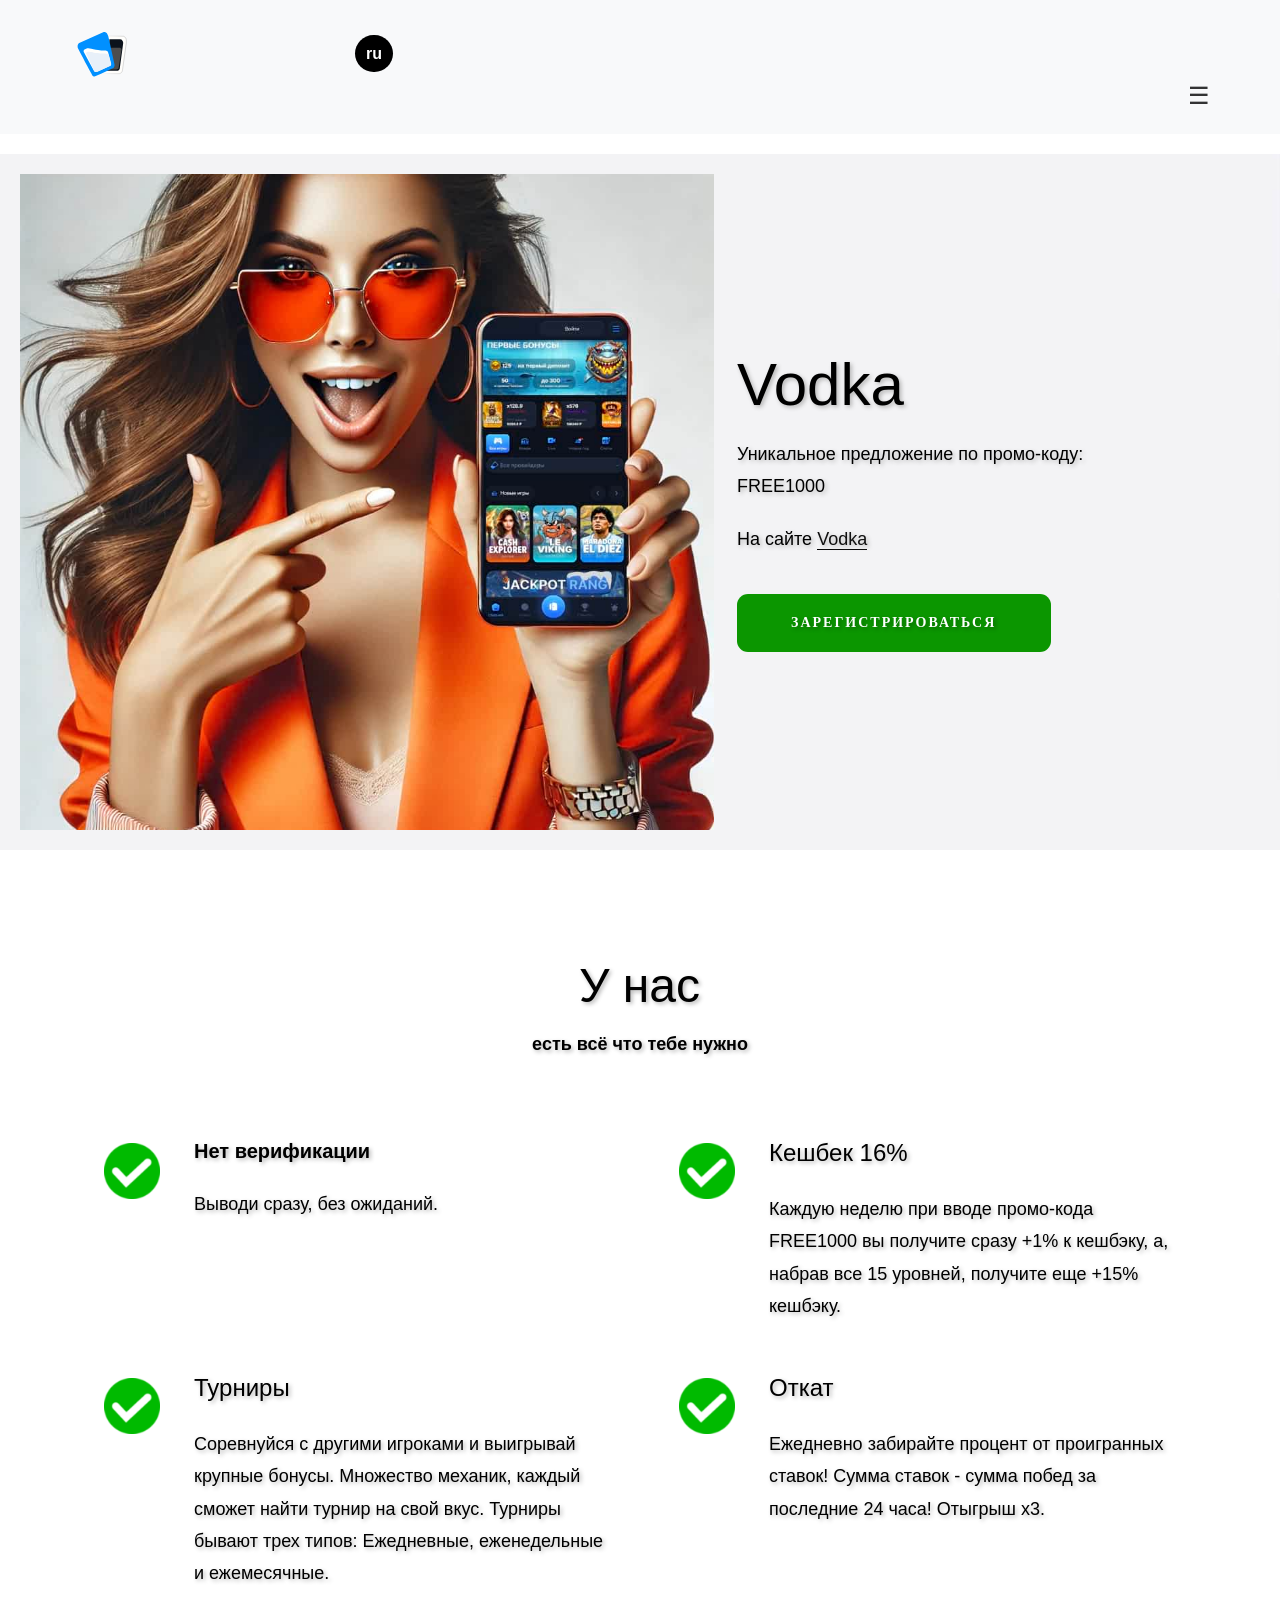
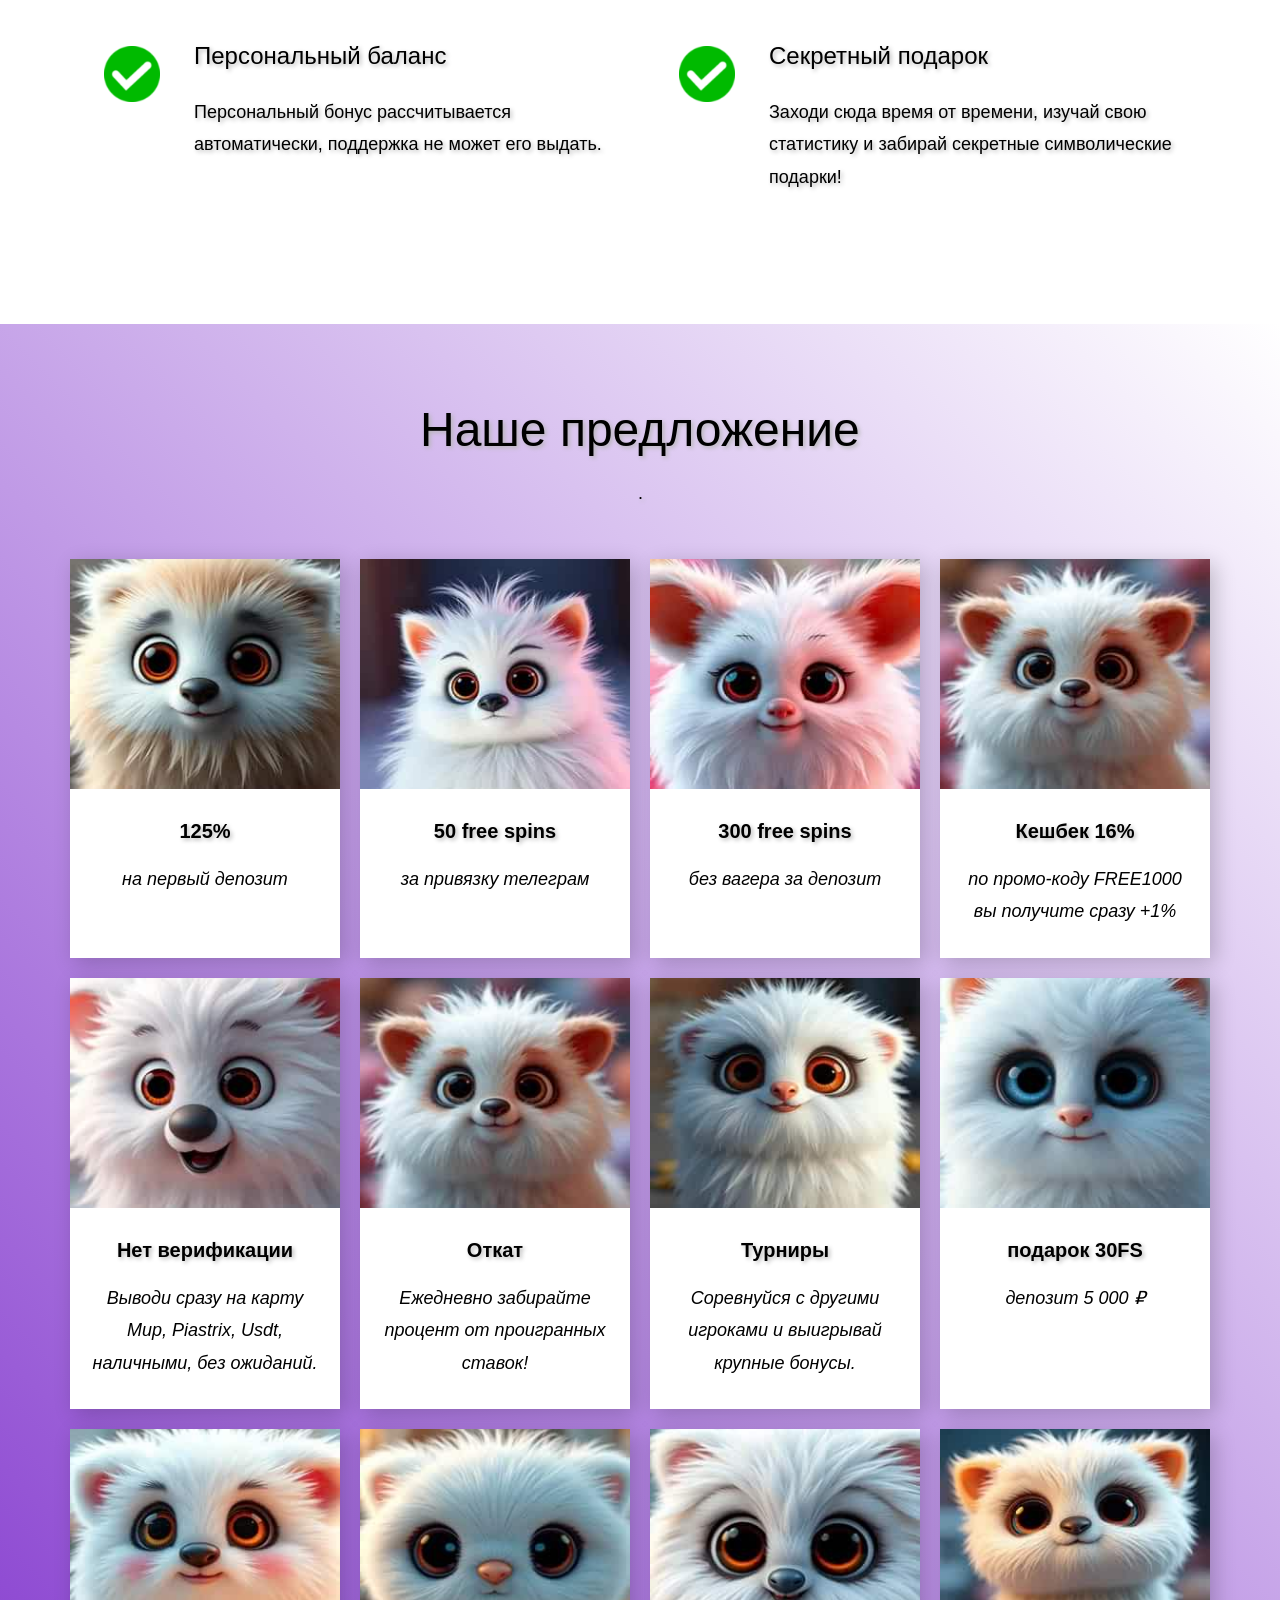
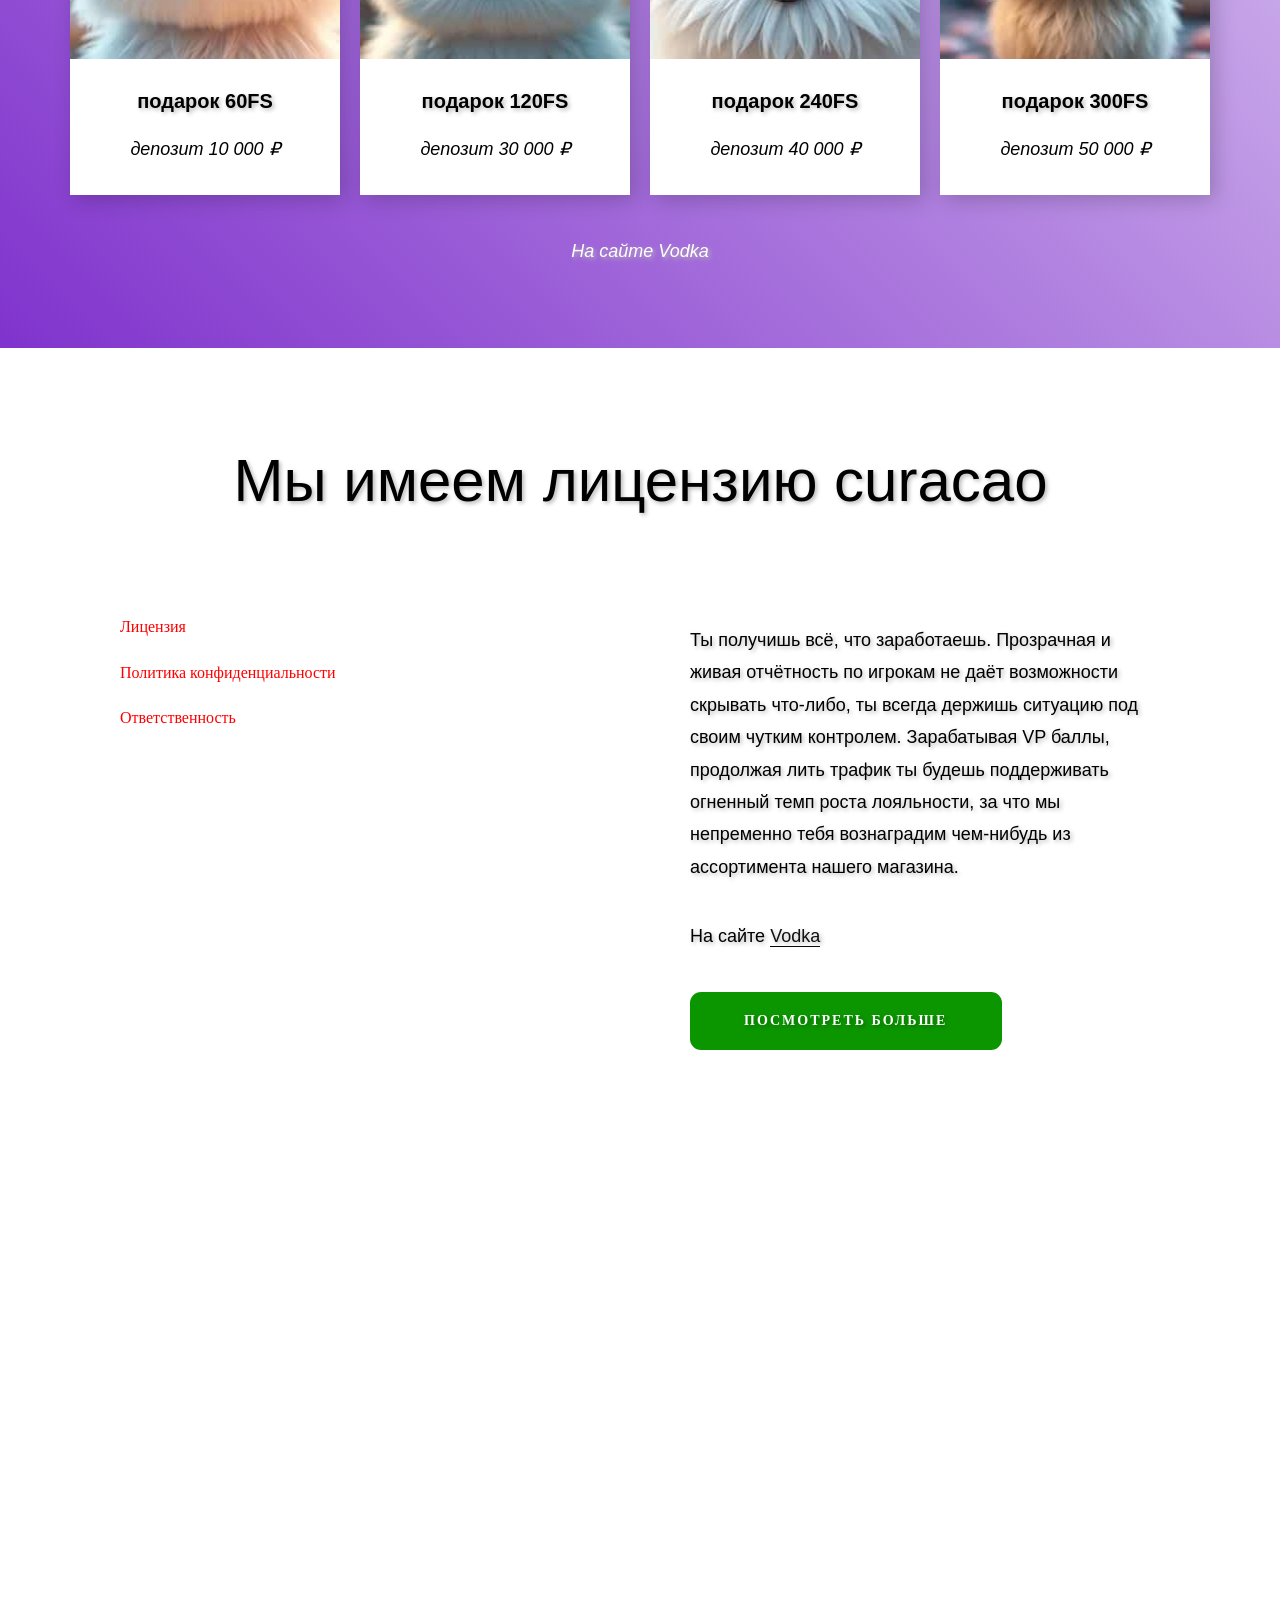
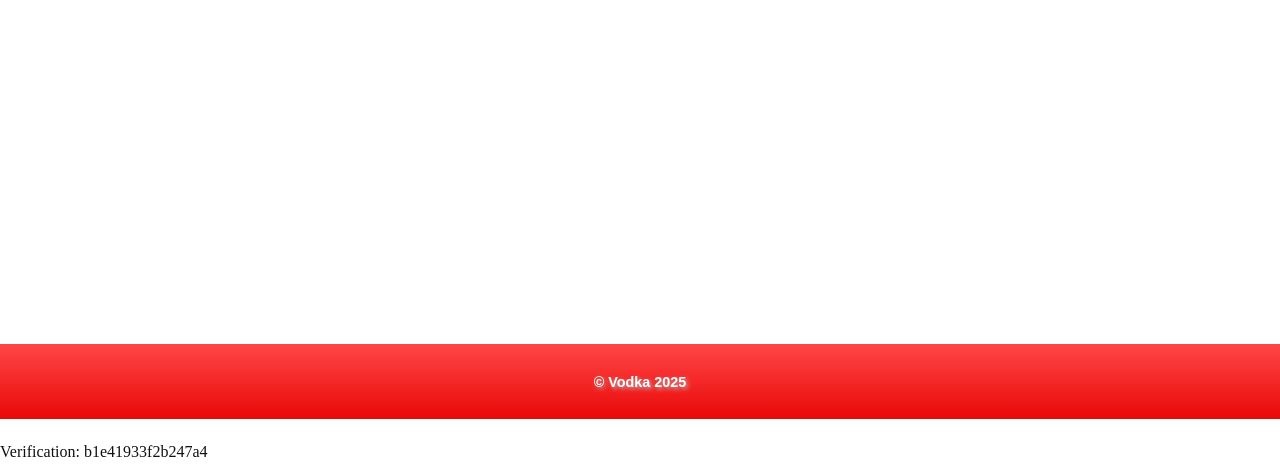
==== index.html @ 696c80fc "Update index.html" ====
<!DOCTYPE html><html lang="ru-RU" class="u-responsive-xs"><head><meta name="viewport" content="width=device-width, initial-scale=1.0"><meta http-equiv="Content-Type" content="text/html; charset=UTF-8"><style>img:is([sizes="auto" i], [sizes^="auto," i]){ contain-intrinsic-size: 3000px 1500px} @media screen and (max-width: 768px){ .iframe{ height: 200px;}} </style><meta name="mobile-web-app-capable" content="yes"><link rel="preload" as="image" href="images/c461c07a441a5d220e8feb1a/b647818fa6715b5f81bd0768/-min3.jpg" type="image/jpeg"><link rel="stylesheet" href="cashe/nicepage.css" media="screen"><link rel="stylesheet" href="cashe/nicepage-site.css" media="screen"><link rel="stylesheet" href="cashe/kaz-vodka.css" media="screen"><script class="u-script" type="text/javascript" src="assets/jquery-3.5.1.min.js" defer></script><meta name='robots' content='index, follow, max-image-preview:large, max-snippet:-1, max-video-preview:-1'><link rel="canonical" href="https://vodka-kaz.ru/index.html"><meta name="keywords" content="казино-водка,водка-казино,casino-vodka,vodka-casino,vodkabet,казиноводка,водкаказино,casinovodka,vodkacasino,vodkabet,license,vodka,лицензия,зеркало,R это знак качества"><meta name="description" content="Водка Казино ➫ Ваш Бонус ➬ 300fs REGᴺᵒᵂ ➯ Telegram АкТиВаЦиЯ ➩ 50fs сегодня"><title>⌚ ➥ VODKA CASINO ➯ За TeLeGrAm ➩ 50fs today осталось 31 999 активаций ЖМИ</title><meta property="og:locale" content="ru_RU"><meta property="og:type" content="website"><meta property="og:title" content="Vodka - cайт который ты ищешь - Водка официальный сайт - Зеркало - Парнерка"><meta property="og:description" content="Детальный обзор официального сайта Vodka bet и вход по актуальному и рабочему зеркалу Vodka."><meta property="og:url" content="https://vodka-kaz.ru/"><meta property="og:site_name" content="Vodka casino"><meta property="article:modified_time" content="2025-03-06T17:30:01+00:00"><meta property="og:image" content="https://vodka-kaz.ru/vodkabet-logo.webp"><meta property="og:image:width" content="512"><meta property="og:image:height" content="512"><meta property="og:image:type" content="image/webp"><meta name="twitter:card" content="summary_large_image"><meta name="referrer" content="origin"><meta name="theme-color" content="#478ac9"><link rel="icon" type="image/x-icon" href="/favicon.ico"><link rel="icon" type="image/svg+xml" href="/favicon.svg"><meta name="google-site-verification" content="AHiKVr2d71MeeHd6Q_UW0Z-AHg0CI9n0gim0fjjaAjI" /><meta property="og:image:width" content="160"><meta property="og:image:height" content="160"></head><body class="u-body u-xl-mode" data-lang="ru"><header class="u-clearfix u-header u-header" id="sec-176e"><div class="u-clearfix u-sheet u-valign-middle u-sheet-1"><a href="#" class="u-image u-logo u-image-1" aria-label="Home"><img src="images/vodka-bet.svg" class="u-logo-image u-logo-image-1" alt="Логотип компании Водка"></a><div class="language-switch"><a href="https://vodka-kaz.ru/en/index.html" class="lang-button">ru</a></div><nav class="u-menu u-menu-hamburger u-offcanvas u-menu-1 u-enable-responsive" data-responsive-from="XL"><div class="menu-collapse" style="font-size: 1rem; letter-spacing: 0px; font-weight: 700; text-transform: uppercase;"><a class="u-button-style u-nav-link" href="https://vodka-kaz.ru" aria-label="Промокод: FREE1000"><span>☰</span></a></div><div class="u-custom-menu u-nav-container"><ul class="u-nav u-spacing-30 u-unstyled u-nav-1"><li class="u-nav-item"><a class="u-button-style u-nav-link" href="#" aria-label="Промокод: FREE1000">Промокод: FREE1000</a></li></ul></div><div class="u-custom-menu u-nav-container-collapse"><div class="u-black u-container-style u-inner-container-layout u-opacity u-opacity-95 u-sidenav"><div class="u-inner-container-layout u-sidenav-overflow"><button class="u-menu-close" aria-label="Закрыть меню"></button><ul class="u-align-center u-nav u-popupmenu-items u-unstyled u-nav-2"><li class="u-nav-item"><a class="u-button-style u-nav-link" href="#">Промокод: FREE1000</a></li></ul></div></div><div class="u-black u-menu-overlay u-opacity u-opacity-70"></div></div><style class="offcanvas-style">.u-offcanvas .u-sidenav{ flex-basis: 250px !important} .u-offcanvas:not(.u-menu-open-right) .u-sidenav{ margin-left: -250px} .u-offcanvas.u-menu-open-right .u-sidenav{ margin-right: -250px} @keyframes menu-shift-left{ from{ left: 0} to{ left: 250px}} @keyframes menu-unshift-left{ from{ left: 250px} to{ left: 0}} @keyframes menu-shift-right{ from{ right: 0} to{ right: 250px}} @keyframes menu-unshift-right{ from{ right: 250px} to{ right: 0}} </style></nav></div></header><section class="u-clearfix u-image u-section-1" id="sec-e73e" data-image-width="1980" data-image-height="1190"><div class="u-clearfix u-layout-wrap u-layout-wrap-1"><div class="u-layout"><div class="u-layout-row"><div class="u-align-left u-container-style u-image u-layout-cell u-size-35-lg u-size-35-xl u-size-60-md u-size-60-sm u-size-60-xs u-image-1 animated customAnimationIn-played" data-image-width="1376" data-image-height="1080" data-animation-name="customAnimationIn" data-animation-duration="1000" style="will-change: transform, opacity; animation-duration: 1000ms;"><div class="u-container-layout u-container-layout-1"></div></div><div class="u-align-left u-container-align-left u-container-style u-layout-cell u-size-25-lg u-size-25-xl u-size-60-md u-size-60-sm u-size-60-xs u-layout-cell-2 animated customAnimationIn-played" data-animation-name="customAnimationIn" data-animation-duration="1000" data-animation-delay="250" style="will-change: transform, opacity; animation-duration: 1000ms;"><div class="u-container-layout u-valign-middle u-container-layout-2"><h2 class="u-align-left u-text u-text-1">Vodka</h2><p class="u-align-left u-text u-text-2">Уникальное предложение по промо-коду: FREE1000</p><p class="u-align-left u-text u-text-3">На сайте <a href="cashe/vodka.html" class="u-active-none u-border-1 u-border-black u-border-no-left u-border-no-right u-border-no-top u-btn u-button-link u-button-style u-hover-none u-none u-text-body-color u-btn-1" target="_blank" aria-label="Ссылка на сайт Vodka">Vodka</a></p><button class="u-active-black u-align-left u-border-none u-btn u-btn-round u-button-style u-hover-black u-palette-3-base u-radius-11 u-btn-2" type="button" onclick="window.location.href='cashe/vodka.html';">Зарегистрироваться </button></div></div></div></div></div></section><section class="u-align-left u-clearfix u-container-align-center u-white u-section-2" id="carousel_196f"><div class="u-clearfix u-sheet u-valign-middle-lg u-valign-middle-md u-valign-middle-sm u-valign-middle-xs u-sheet-1"><h2 class="u-align-center u-text u-text-default u-text-1 animated customAnimationIn-played" data-animation-name="customAnimationIn" data-animation-duration="1500" style="will-change: transform, opacity; animation-duration: 1500ms;">У нас</h2><p class="u-align-center u-text u-text-2 animated customAnimationIn-played" data-animation-name="customAnimationIn" data-animation-duration="1000" style="will-change: transform, opacity; animation-duration: 1000ms;">есть всё что тебе нужно</p><div class="u-expanded-width u-list u-list-1"><div class="u-repeater u-repeater-1"><div class="u-align-left u-container-style u-list-item u-repeater-item u-white u-list-item-1 animated customAnimationIn-played" data-animation-name="customAnimationIn" data-animation-duration="1500" data-animation-delay="500" style="will-change: transform, opacity; animation-duration: 1500ms;"><div class="u-container-layout u-similar-container u-container-layout-1"><span class="u-file-icon u-icon u-icon-circle u-palette-3-base u-icon-1"><img src="images/vodka.png" alt="в зеленом кружке белая галочка" class="scaled-image"></span><h3 class="u-text u-text-3">Нет верификации</h3><p class="u-text u-text-4">Выводи сразу, без ожиданий.</p></div></div><div class="u-align-left u-container-style u-list-item u-repeater-item u-white u-list-item-2 animated customAnimationIn-played" data-animation-name="customAnimationIn" data-animation-duration="1500" data-animation-delay="500" style="will-change: transform, opacity; animation-duration: 1500ms;"><div class="u-container-layout u-similar-container u-container-layout-2"><span class="u-file-icon u-icon u-icon-circle u-palette-3-base u-icon-2"><img src="images/vodka.png" alt="в зеленом кружке белая галочка" class="scaled-image"></span><h3 class="u-text u-text-5">Кешбек 16%</h3><p class="u-text u-text-6">Каждую неделю при вводе промо-кода FREE1000 вы получите сразу +1% к кешбэку, а, набрав все 15 уровней, получите еще +15% кешбэку.</p></div></div><div class="u-align-left u-container-style u-list-item u-repeater-item u-white u-list-item-3 animated customAnimationIn-played" data-animation-name="customAnimationIn" data-animation-duration="1500" data-animation-delay="500" style="will-change: transform, opacity; animation-duration: 1500ms;"><div class="u-container-layout u-similar-container u-container-layout-3"><span class="u-file-icon u-icon u-icon-circle u-palette-3-base u-icon-3"><img src="images/vodka.png" alt="в зеленом кружке белая галочка" class="scaled-image"></span><h3 class="u-text u-text-7">Турниры</h3><p class="u-text u-text-8">Соревнуйся с другими игроками и выигрывай крупные бонусы. Множество механик, каждый сможет найти турнир на свой вкус. Турниры бывают трех типов: Ежедневные, еженедельные и ежемесячные.</p></div></div><div class="u-align-left u-container-style u-list-item u-repeater-item u-white u-list-item-4 animated customAnimationIn-played" data-animation-name="customAnimationIn" data-animation-duration="1500" data-animation-delay="500" style="will-change: transform, opacity; animation-duration: 1500ms;"><div class="u-container-layout u-similar-container u-container-layout-4"><span class="u-file-icon u-icon u-icon-circle u-palette-3-base u-icon-4"><img src="images/vodka.png" alt="в зеленом кружке белая галочка" class="scaled-image"></span><h3 class="u-text u-text-9">Откат</h3><p class="u-text u-text-10">Ежедневно забирайте процент от проигранных ставок! Сумма ставок - сумма побед за последние 24 часа! Отыгрыш x3.</p></div></div><div class="u-align-left u-container-style u-list-item u-repeater-item u-white u-list-item-5 animated customAnimationIn-played" data-animation-name="customAnimationIn" data-animation-duration="1500" data-animation-delay="500" style="will-change: transform, opacity; animation-duration: 1500ms;"><div class="u-container-layout u-similar-container u-container-layout-5"><span class="u-file-icon u-icon u-icon-circle u-palette-3-base u-icon-5"><img src="images/vodka.png" alt="в зеленом кружке белая галочка" class="scaled-image"></span><h3 class="u-text u-text-11">Персональный баланс</h3><p class="u-text u-text-12">Персональный бонус рассчитывается автоматически, поддержка не может его выдать.</p></div></div><div class="u-align-left u-container-style u-list-item u-repeater-item u-white u-list-item-6 animated customAnimationIn-played" data-animation-name="customAnimationIn" data-animation-duration="1500" data-animation-delay="500" style="will-change: transform, opacity; animation-duration: 1500ms;"><div class="u-container-layout u-similar-container u-container-layout-6"><span class="u-file-icon u-icon u-icon-circle u-palette-3-base u-icon-6"><img src="images/vodka.png" alt="в зеленом кружке белая галочка" class="scaled-image"></span><h3 class="u-text u-text-13">Секретный подарок</h3><p class="u-text u-text-14">Заходи сюда время от времени, изучай свою статистику и забирай секретные символические подарки!</p></div></div></div></div></div></section><section class="u-align-center u-clearfix u-container-align-center u-palette-3-base u-section-3" id="sec-3174"><div class="u-clearfix u-sheet u-valign-middle u-sheet-1"><h2 class="u-align-center u-text u-text-default u-text-1 animated customAnimationIn-played" data-animation-name="customAnimationIn" data-animation-duration="1500" data-animation-delay="0" style="will-change: transform, opacity; animation-duration: 1500ms;">Наше предложение</h2><p class="u-align-center u-text u-text-2 animated customAnimationIn-played" data-animation-name="customAnimationIn" data-animation-duration="1500" data-animation-delay="250" style="will-change: transform, opacity; animation-duration: 1500ms;">.</p><div class="u-expanded-width u-list u-list-1"><div class="u-repeater u-repeater-1"><div class="u-align-center u-container-align-center-lg u-container-align-center-md u-container-align-center-sm u-container-align-center-xs u-container-style u-list-item u-palette-5-dark-3 u-repeater-item u-shape-rectangle u-list-item-1 animated customAnimationIn-played" data-animation-name="customAnimationIn" data-animation-duration="1500" data-animation-delay="500" style="will-change: transform, opacity; animation-duration: 1500ms;"><div class="u-container-layout u-similar-container u-container-layout-1"><img class="u-expanded-width u-image u-image-default u-image-1" src="images/d2cc3eaa/2713395/images/rtt.jpg" alt="125% на первый депозит"><h3 class="u-align-center-lg u-align-center-md u-align-center-sm u-align-center-xs u-custom-font u-font-roboto-condensed u-hover-feature u-text u-text-3">125%</h3><p class="u-align-center-lg u-align-center-md u-align-center-sm u-align-center-xs u-hover-feature u-text u-text-4">на первый депозит</p></div></div><div class="u-align-center u-container-align-center-lg u-container-align-center-md u-container-align-center-sm u-container-align-center-xs u-container-style u-list-item u-palette-5-dark-3 u-repeater-item u-shape-rectangle u-list-item-2 animated customAnimationIn-played" data-animation-name="customAnimationIn" data-animation-duration="1500" data-animation-delay="500" style="will-change: transform, opacity; animation-duration: 1500ms;"><div class="u-container-layout u-similar-container u-container-layout-2"><img class="u-expanded-width u-image u-image-default u-image-2" src="images/d2cc3eaa/3159880/images/32144.jpg" alt="50 free spins за привязку телеграм"><h3 class="u-align-center-lg u-align-center-md u-align-center-sm u-align-center-xs u-custom-font u-font-roboto-condensed u-hover-feature u-text u-text-5">50 free spins</h3><p class="u-align-center-lg u-align-center-md u-align-center-sm u-align-center-xs u-hover-feature u-text u-text-6">за привязку телеграм</p></div></div><div class="u-align-center u-container-align-center-lg u-container-align-center-md u-container-align-center-sm u-container-align-center-xs u-container-style u-list-item u-palette-5-dark-3 u-repeater-item u-shape-rectangle u-list-item-3 animated customAnimationIn-played" data-animation-name="customAnimationIn" data-animation-duration="1500" data-animation-delay="500" style="will-change: transform, opacity; animation-duration: 1500ms;"><div class="u-container-layout u-similar-container u-container-layout-3"><img class="u-expanded-width u-image u-image-default u-image-3" src="images/d2cc3eaa/3159880/images/321.jpg" alt="300 free spins без вагера за депозит"><h3 class="u-align-center-lg u-align-center-md u-align-center-sm u-align-center-xs u-custom-font u-font-roboto-condensed u-hover-feature u-text u-text-7">300 free spins</h3><p class="u-align-center-lg u-align-center-md u-align-center-sm u-align-center-xs u-hover-feature u-text u-text-8">без вагера за депозит</p></div></div><div class="u-align-center u-container-align-center-lg u-container-align-center-md u-container-align-center-sm u-container-align-center-xs u-container-style u-list-item u-palette-5-dark-3 u-repeater-item u-shape-rectangle u-list-item-4 animated customAnimationIn-played" data-animation-name="customAnimationIn" data-animation-duration="1500" data-animation-delay="500" style="will-change: transform, opacity; animation-duration: 1500ms;"><div class="u-container-layout u-similar-container u-container-layout-4"><img class="u-expanded-width u-image u-image-default u-image-4" src="images/d2cc3eaa/3159880/images/er4334.jpg" alt="Кешбек 16% по промо-коду FREE1000 вы получите сразу +1%"><h3 class="u-align-center-lg u-align-center-md u-align-center-sm u-align-center-xs u-custom-font u-font-roboto-condensed u-hover-feature u-text u-text-9">Кешбек 16%</h3><p class="u-align-center-lg u-align-center-md u-align-center-sm u-align-center-xs u-hover-feature u-text u-text-10">по промо-коду FREE1000 вы получите сразу +1%</p></div></div><div class="u-align-center u-container-align-center-lg u-container-align-center-md u-container-align-center-sm u-container-align-center-xs u-container-style u-list-item u-palette-5-dark-3 u-repeater-item u-shape-rectangle u-list-item-5 animated customAnimationIn-played" data-animation-name="customAnimationIn" data-animation-duration="1500" data-animation-delay="500" style="will-change: transform, opacity; animation-duration: 1500ms;"><div class="u-container-layout u-similar-container u-container-layout-5"><img class="u-expanded-width u-image u-image-default u-image-5" src="images/d2cc3eaa/3159880/images/44556.jpg" alt="Нет верификации"><h3 class="u-align-center-lg u-align-center-md u-align-center-sm u-align-center-xs u-custom-font u-font-roboto-condensed u-hover-feature u-text u-text-11">Нет верификации</h3><p class="u-align-center-lg u-align-center-md u-align-center-sm u-align-center-xs u-hover-feature u-text u-text-12">Выводи сразу на карту Мир, Piastrix, Usdt, наличными, без ожиданий.</p></div></div><div class="u-align-center u-container-align-center-lg u-container-align-center-md u-container-align-center-sm u-container-align-center-xs u-container-style u-list-item u-palette-5-dark-3 u-repeater-item u-shape-rectangle u-list-item-6 animated customAnimationIn-played" data-animation-name="customAnimationIn" data-animation-duration="1500" data-animation-delay="500" style="will-change: transform, opacity; animation-duration: 1500ms;"><div class="u-container-layout u-similar-container u-container-layout-6"><img class="u-expanded-width u-image u-image-default u-image-6" src="images/d2cc3eaa/3159880/images/4r3536.jpg" alt="Откат"><h3 class="u-align-center-lg u-align-center-md u-align-center-sm u-align-center-xs u-custom-font u-font-roboto-condensed u-hover-feature u-text u-text-13">Откат</h3><p class="u-align-center-lg u-align-center-md u-align-center-sm u-align-center-xs u-hover-feature u-text u-text-14">Ежедневно забирайте процент от проигранных ставок!</p></div></div><div class="u-align-center u-container-align-center-lg u-container-align-center-md u-container-align-center-sm u-container-align-center-xs u-container-style u-list-item u-palette-5-dark-3 u-repeater-item u-shape-rectangle u-list-item-7 animated customAnimationIn-played" data-animation-name="customAnimationIn" data-animation-duration="1500" data-animation-delay="500" style="will-change: transform, opacity; animation-duration: 1500ms;"><div class="u-container-layout u-similar-container u-container-layout-7"><img class="u-expanded-width u-image u-image-default u-image-7" src="images/d2cc3eaa/3159880/images/rttyyy.jpg" alt="Турниры"><h3 class="u-align-center-lg u-align-center-md u-align-center-sm u-align-center-xs u-custom-font u-font-roboto-condensed u-hover-feature u-text u-text-15">Турниры</h3><p class="u-align-center-lg u-align-center-md u-align-center-sm u-align-center-xs u-hover-feature u-text u-text-16">Соревнуйся с другими игроками и выигрывай крупные бонусы.</p></div></div><div class="u-align-center u-container-align-center-lg u-container-style u-list-item u-palette-5-dark-3 u-repeater-item u-shape-rectangle u-video-cover u-list-item-8 animated customAnimationIn-played" data-animation-name="customAnimationIn" data-animation-duration="1500" data-animation-delay="500" style="will-change: transform, opacity; animation-duration: 1500ms;"><div class="u-container-layout u-similar-container u-container-layout-8"><img class="u-expanded-width u-image u-image-default u-image-8" src="images/c461c07a441a5d220e8feb1a/2829e0920a9c51c18a247f37/ui.jpg" alt="подарок 30FS"><h3 class="u-align-center-lg u-align-center-md u-align-center-sm u-align-center-xs u-custom-font u-font-roboto-condensed u-hover-feature u-text u-text-17">подарок 30FS</h3><p class="u-align-center-lg u-align-center-md u-align-center-sm u-align-center-xs u-hover-feature u-text u-text-18">депозит 5 000 ₽</p></div></div><div class="u-align-center u-container-align-center-lg u-container-style u-list-item u-palette-5-dark-3 u-repeater-item u-shape-rectangle u-video-cover u-list-item-9 animated customAnimationIn-played" data-animation-name="customAnimationIn" data-animation-duration="1500" data-animation-delay="500" style="will-change: transform, opacity; animation-duration: 1500ms;"><div class="u-container-layout u-similar-container u-container-layout-9"><img class="u-expanded-width u-image u-image-default u-image-9" src="images/d2cc3eaa/2713395/images/45t2.jpg" alt="подарок 60FS"><h3 class="u-align-center-lg u-align-center-md u-align-center-sm u-align-center-xs u-custom-font u-font-roboto-condensed u-hover-feature u-text u-text-19">подарок 60FS</h3><p class="u-align-center-lg u-align-center-md u-align-center-sm u-align-center-xs u-hover-feature u-text u-text-20">депозит 10 000 ₽</p></div></div><div class="u-align-center u-container-align-center-lg u-container-style u-list-item u-palette-5-dark-3 u-repeater-item u-shape-rectangle u-video-cover u-list-item-10 animated customAnimationIn-played" data-animation-name="customAnimationIn" data-animation-duration="1500" data-animation-delay="500" style="will-change: transform, opacity; animation-duration: 1500ms;"><div class="u-container-layout u-similar-container u-container-layout-10"><img class="u-expanded-width u-image u-image-default u-image-10" src="images/d2cc3eaa/2713395/images/34554.jpg" alt="подарок 120FS"><h3 class="u-align-center-lg u-align-center-md u-align-center-sm u-align-center-xs u-custom-font u-font-roboto-condensed u-hover-feature u-text u-text-21">подарок 120FS</h3><p class="u-align-center-lg u-align-center-md u-align-center-sm u-align-center-xs u-hover-feature u-text u-text-22">депозит 30 000 ₽</p></div></div><div class="u-align-center u-container-align-center-lg u-container-style u-list-item u-palette-5-dark-3 u-repeater-item u-shape-rectangle u-video-cover u-list-item-11 animated customAnimationIn-played" data-animation-name="customAnimationIn" data-animation-duration="1500" data-animation-delay="500" style="will-change: transform, opacity; animation-duration: 1500ms;"><div class="u-container-layout u-similar-container u-container-layout-11"><img class="u-expanded-width u-image u-image-default u-image-11" src="images/d2cc3eaa/2713395/images/ytty.jpg" alt="подарок 240FS"><h3 class="u-align-center-lg u-align-center-md u-align-center-sm u-align-center-xs u-custom-font u-font-roboto-condensed u-hover-feature u-text u-text-23">подарок 240FS</h3><p class="u-align-center-lg u-align-center-md u-align-center-sm u-align-center-xs u-hover-feature u-text u-text-24">депозит 40 000 ₽</p></div></div><div class="u-align-center u-container-align-center-lg u-container-style u-list-item u-palette-5-dark-3 u-repeater-item u-shape-rectangle u-video-cover u-list-item-12 animated customAnimationIn-played" data-animation-name="customAnimationIn" data-animation-duration="1500" data-animation-delay="500" style="will-change: transform, opacity; animation-duration: 1500ms;"><div class="u-container-layout u-similar-container u-container-layout-12"><img class="u-expanded-width u-image u-image-default u-image-12" src="images/d2cc3eaa/2713395/images/45454666.jpg" alt="подарок 300FS"><h3 class="u-align-center-lg u-align-center-md u-align-center-sm u-align-center-xs u-custom-font u-font-roboto-condensed u-hover-feature u-text u-text-25">подарок 300FS</h3><p class="u-align-center-lg u-align-center-md u-align-center-sm u-align-center-xs u-hover-feature u-text u-text-26">депозит 50 000 ₽</p></div></div></div></div><p class="u-align-center u-text u-text-body-alt-color u-text-27 animated customAnimationIn-played" data-animation-name="customAnimationIn" data-animation-duration="1500" data-animation-delay="500" style="will-change: transform, opacity; animation-duration: 1500ms;">На сайте <a href="cashe/vodka.html" class="u-border-1 u-border-active-palette-2-base u-border-hover-palette-2-base u-border-no-left u-border-no-right u-border-no-top u-border-white u-bottom-left-radius-0 u-bottom-right-radius-0 u-btn u-button-link u-button-style u-none u-radius-0 u-text-body-alt-color u-top-left-radius-0 u-top-right-radius-0 u-btn-1" target="_blank" aria-label="Ссылка на сайт Vodka">Vodka</a></p></div></section><section class="u-align-center u-clearfix u-section-4" id="carousel_3bdb"><div class="u-clearfix u-sheet u-sheet-1"><h2 class="u-text u-text-1 animated customAnimationIn-played" data-animation-name="customAnimationIn" data-animation-duration="1500" data-animation-delay="500" style="will-change: transform, opacity; animation-duration: 1500ms;">Мы имеем лицензию curacao</h2><div class="u-clearfix u-expanded-width u-layout-wrap u-layout-wrap-1"><div class="u-layout"><div class="u-layout-row"><div class="u-container-style u-layout-cell u-size-30 u-white u-layout-cell-1 animated customAnimationIn-played" data-animation-name="customAnimationIn" data-animation-duration="1500" data-animation-delay="250" style="will-change: transform, opacity; animation-duration: 1500ms;"><div class="u-container-layout u-valign-top u-container-layout-1"><div class="u-accordion u-expanded-width u-spacing-2 u-accordion-1"><div role="tablist"><a class="u-accordion-link u-active-palette-3-base u-button-style u-text-palette-3-base url" href="cashe/license.html" id="link-accordion-license" aria-controls="accordion-license" aria-expanded="true" role="tab" target="_blank">Лицензия</a><a class="u-accordion-link u-active-palette-3-base u-button-style u-text-palette-3-base url" href="cashe/police.html" id="link-accordion-privacy" aria-controls="accordion-privacy" aria-expanded="false" role="tab" target="_blank">Политика конфиденциальности</a><a class="u-accordion-link u-active-palette-3-base u-button-style u-text-palette-3-base url" href="cashe/otvet.html" id="link-accordion-responsibility" aria-controls="accordion-responsibility" aria-expanded="false" role="tab" target="_blank">Ответственность</a></div></div></div></div><div class="u-align-left u-container-style u-layout-cell u-size-30 u-layout-cell-2 animated customAnimationIn-played" data-animation-name="customAnimationIn" data-animation-duration="1500" data-animation-delay="500" style="will-change: transform, opacity; animation-duration: 1500ms;"><div class="u-container-layout u-container-layout-6"><p class="u-text u-text-7">Ты получишь всё, что заработаешь. Прозрачная и живая отчётность по игрокам не даёт возможности скрывать что-либо, ты всегда держишь ситуацию под своим чутким контролем. Зарабатывая VP баллы, продолжая лить трафик ты будешь поддерживать огненный темп роста лояльности, за что мы непременно тебя вознаградим чем-нибудь из ассортимента нашего магазина.</p><p class="u-align-left u-text u-text-8">На сайте <a href="cashe/vodka.html" class="u-active-none u-border-1 u-border-black u-border-no-left u-border-no-right u-border-no-top u-btn u-button-link u-button-style u-hover-none u-none u-text-body-color u-btn-1" target="_blank" aria-label="Ссылка на сайт Vodka">Vodka</a></p><button class="u-active-black u-align-left u-border-none u-btn u-btn-round u-button-style u-hover-black u-palette-3-base u-radius-11 u-btn-2" type="button" onclick="window.location.href='cashe/vodka.html';">Посмотреть больше </button></div></div></div></div></div></div></section><div style="display: flex; justify-content: center; margin: 20px 0;"><div style="position: relative; width: 853px; height: 480px;"><iframe class="iframe" src="https://vk.com/video_ext.php?oid=635960825&id=456239058&hd=2" width="853" height="480" title="Видео водка казино." allow="encrypted-media; fullscreen; picture-in-picture; screen-wake-lock" frameborder="0" allow="fullscreen"></iframe><a href="https://share.google/LEhrLbehjVzZ1j2z7" target="_blank" title="Google company - vodka casino." aria-label="Video vodka casino see." style="position: absolute; top: 0; left: 0; width: 100%; height: 100%; z-index: 10;"></a></div></div><section class="u-backlink u-clearfix u-grey-80"><a class="u-link" href="#" target="_blank" aria-label="Ссылка на Nicepage"><span></span></a><p class="u-text"><span style="color: #FFFFFF;">© Vodka 2025</span></p><a class="u-link" href="#" target="_blank" aria-label="Ссылка на Nicepage"><span></span></a></section><style>.u-disable-duration *{ transition-duration: 0s !important} </style></body>Verification: b1e41933f2b247a4 </html>
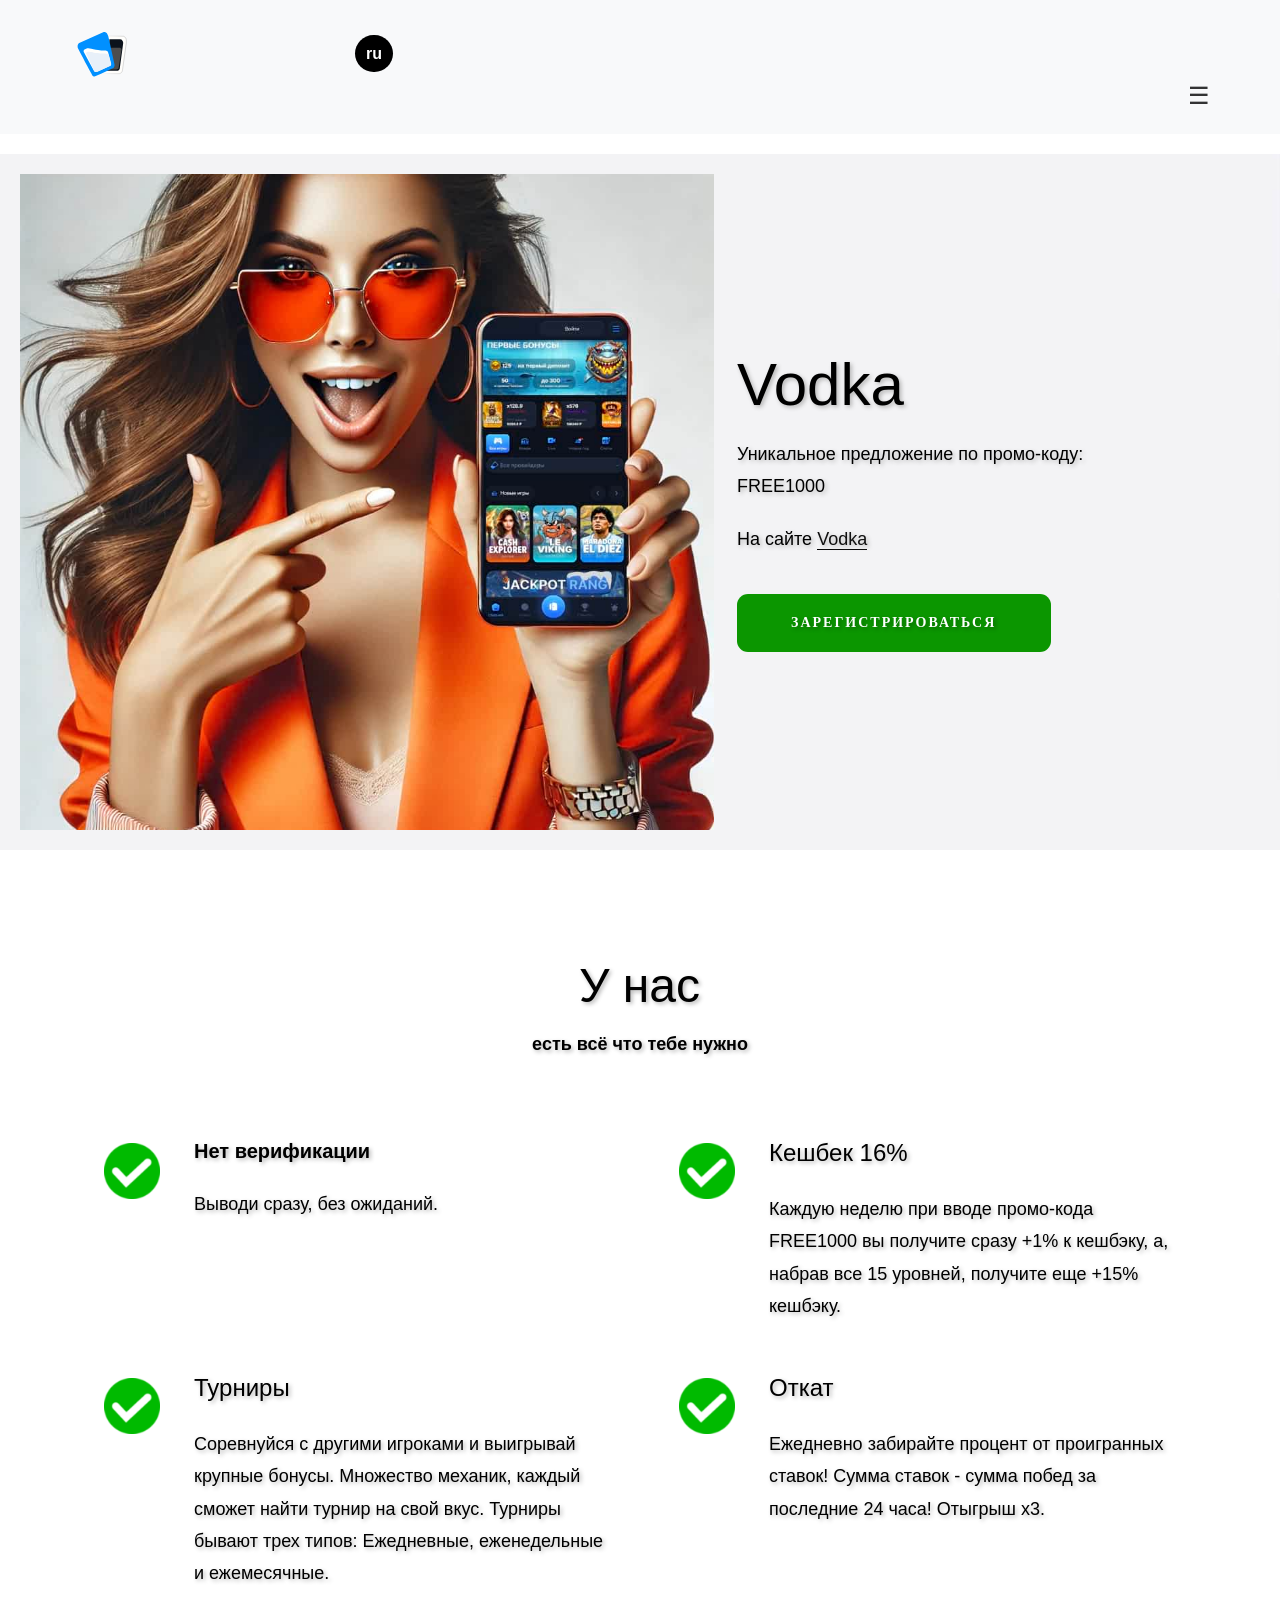
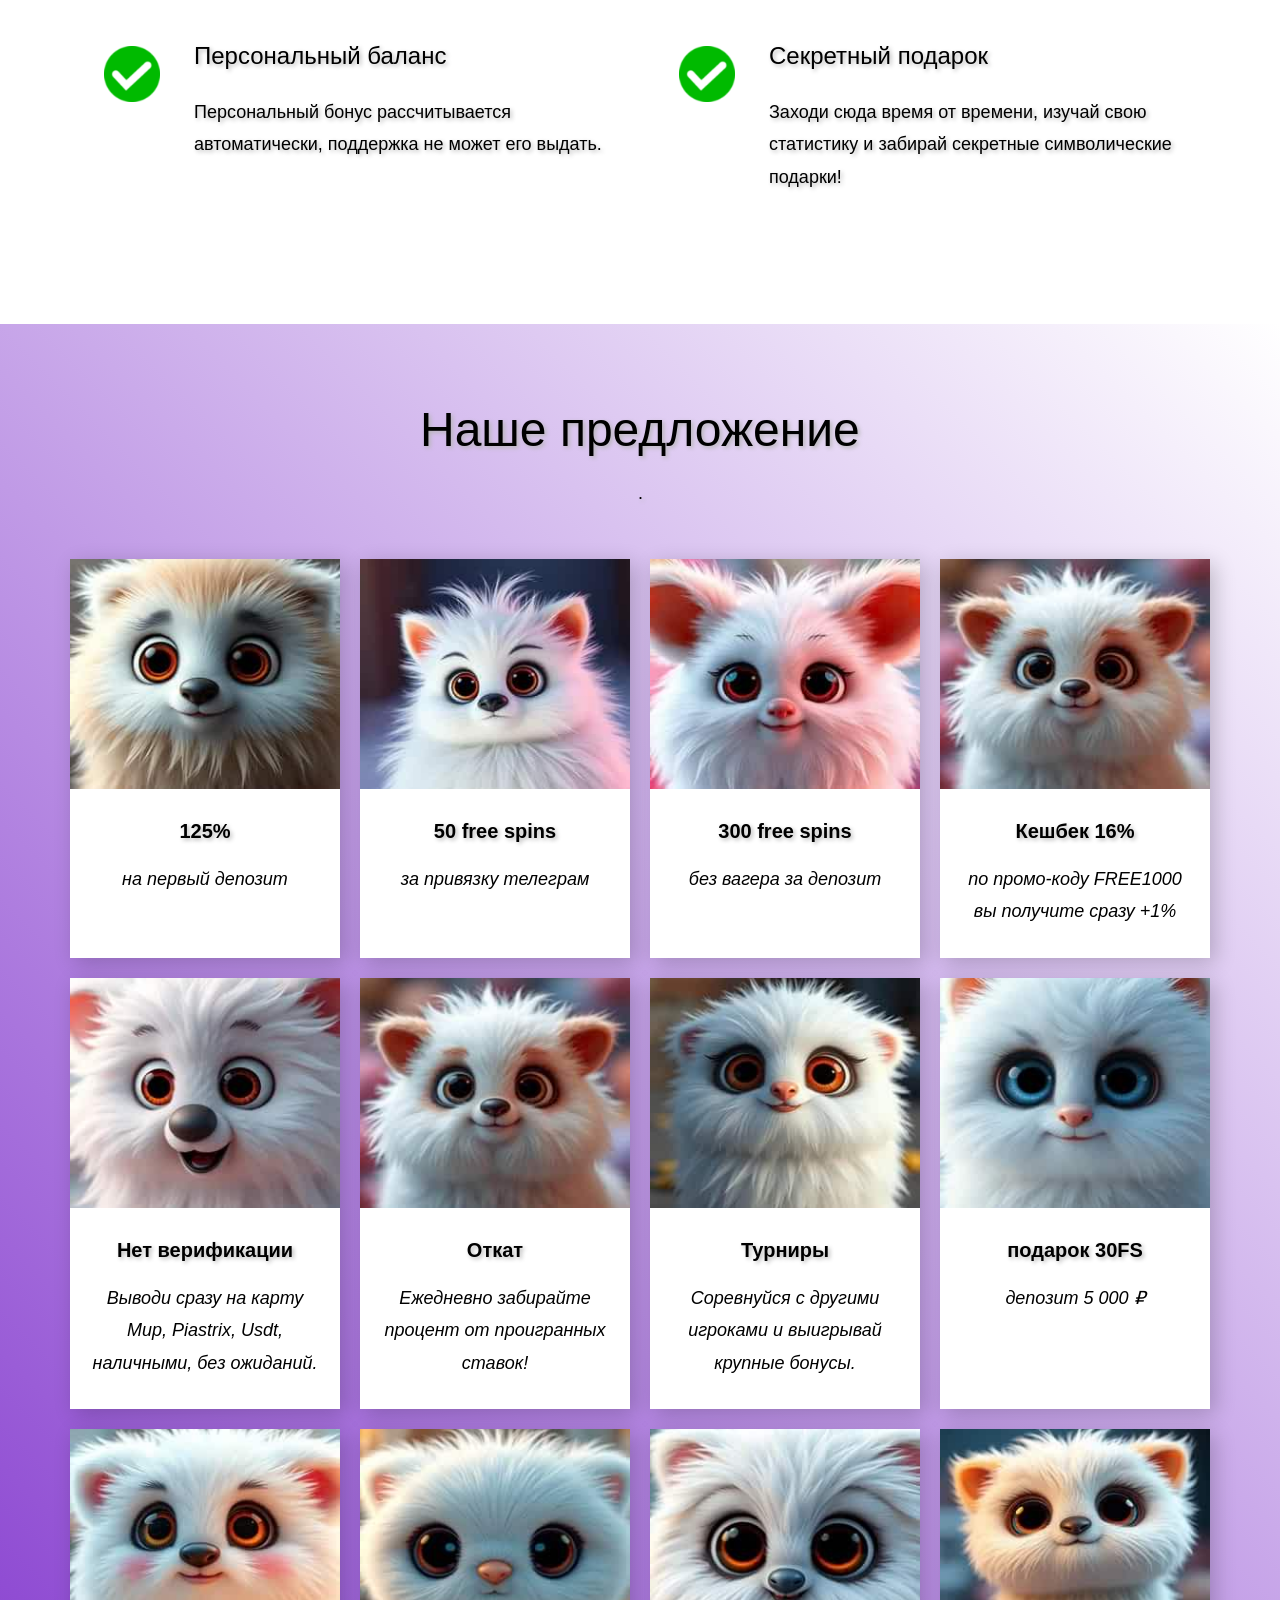
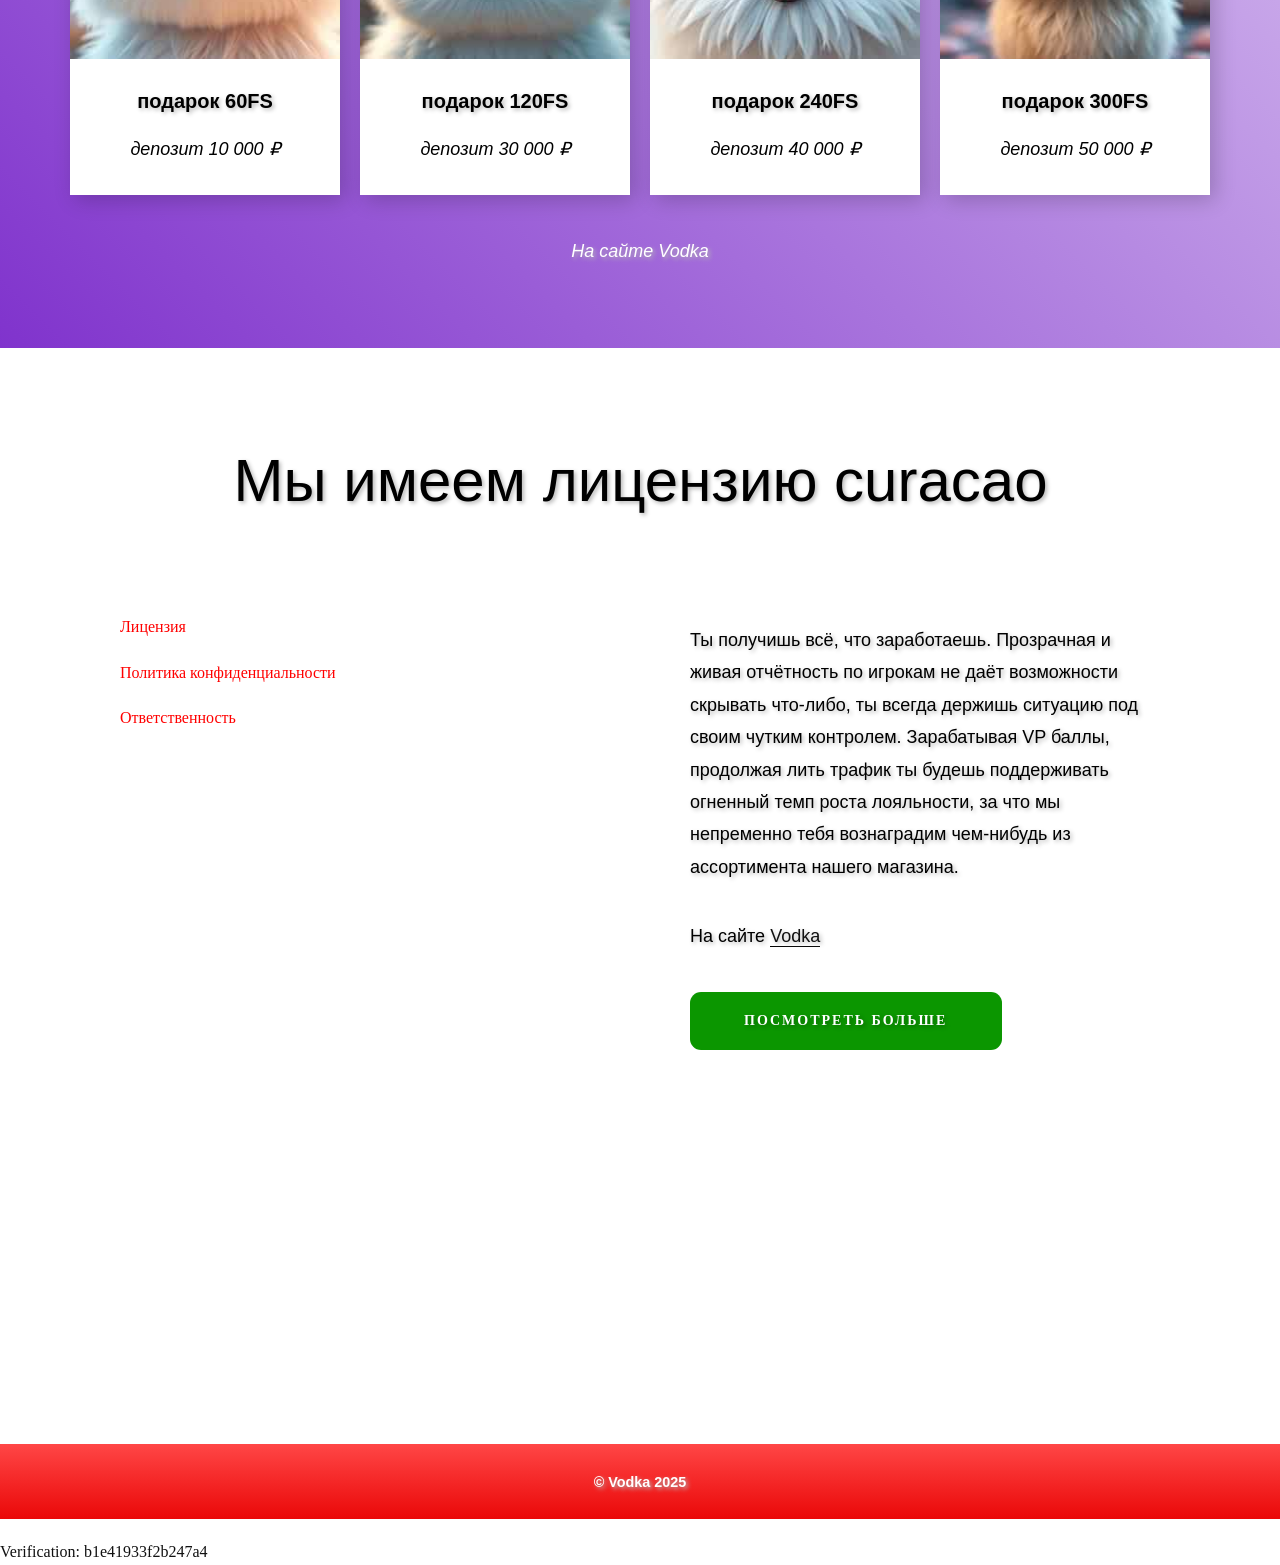
==== commit 0957e396: "Update index.html" ====
--- a/index.html
+++ b/index.html
@@ -1 +1 @@
-<!DOCTYPE html><html lang="ru-RU" class="u-responsive-xs"><head><meta name="viewport" content="width=device-width, initial-scale=1.0"><meta http-equiv="Content-Type" content="text/html; charset=UTF-8"><style>img:is([sizes="auto" i], [sizes^="auto," i]){ contain-intrinsic-size: 3000px 1500px} @media screen and (max-width: 768px){ .iframe{ height: 200px;}} </style><meta name="mobile-web-app-capable" content="yes"><link rel="preload" as="image" href="images/c461c07a441a5d220e8feb1a/b647818fa6715b5f81bd0768/-min3.jpg" type="image/jpeg"><link rel="stylesheet" href="cashe/nicepage.css" media="screen"><link rel="stylesheet" href="cashe/nicepage-site.css" media="screen"><link rel="stylesheet" href="cashe/kaz-vodka.css" media="screen"><script class="u-script" type="text/javascript" src="assets/jquery-3.5.1.min.js" defer></script><meta name='robots' content='index, follow, max-image-preview:large, max-snippet:-1, max-video-preview:-1'><link rel="canonical" href="https://vodka-kaz.ru/index.html"><meta name="keywords" content="казино-водка,водка-казино,casino-vodka,vodka-casino,vodkabet,казиноводка,водкаказино,casinovodka,vodkacasino,vodkabet,license,vodka,лицензия,зеркало,R это знак качества"><meta name="description" content="Водка Казино ➫ Ваш Бонус ➬ 300fs REGᴺᵒᵂ ➯ Telegram АкТиВаЦиЯ ➩ 50fs сегодня"><title>⌚ ➥ VODKA CASINO ➯ За TeLeGrAm ➩ 50fs today осталось 31 999 активаций ЖМИ</title><meta property="og:locale" content="ru_RU"><meta property="og:type" content="website"><meta property="og:title" content="Vodka - cайт который ты ищешь - Водка официальный сайт - Зеркало - Парнерка"><meta property="og:description" content="Детальный обзор официального сайта Vodka bet и вход по актуальному и рабочему зеркалу Vodka."><meta property="og:url" content="https://vodka-kaz.ru/"><meta property="og:site_name" content="Vodka casino"><meta property="article:modified_time" content="2025-03-06T17:30:01+00:00"><meta property="og:image" content="https://vodka-kaz.ru/vodkabet-logo.webp"><meta property="og:image:width" content="512"><meta property="og:image:height" content="512"><meta property="og:image:type" content="image/webp"><meta name="twitter:card" content="summary_large_image"><meta name="referrer" content="origin"><meta name="theme-color" content="#478ac9"><link rel="icon" type="image/x-icon" href="/favicon.ico"><link rel="icon" type="image/svg+xml" href="/favicon.svg"><meta name="google-site-verification" content="AHiKVr2d71MeeHd6Q_UW0Z-AHg0CI9n0gim0fjjaAjI" /><meta property="og:image:width" content="160"><meta property="og:image:height" content="160"></head><body class="u-body u-xl-mode" data-lang="ru"><header class="u-clearfix u-header u-header" id="sec-176e"><div class="u-clearfix u-sheet u-valign-middle u-sheet-1"><a href="#" class="u-image u-logo u-image-1" aria-label="Home"><img src="images/vodka-bet.svg" class="u-logo-image u-logo-image-1" alt="Логотип компании Водка"></a><div class="language-switch"><a href="https://vodka-kaz.ru/en/index.html" class="lang-button">ru</a></div><nav class="u-menu u-menu-hamburger u-offcanvas u-menu-1 u-enable-responsive" data-responsive-from="XL"><div class="menu-collapse" style="font-size: 1rem; letter-spacing: 0px; font-weight: 700; text-transform: uppercase;"><a class="u-button-style u-nav-link" href="https://vodka-kaz.ru" aria-label="Промокод: FREE1000"><span>☰</span></a></div><div class="u-custom-menu u-nav-container"><ul class="u-nav u-spacing-30 u-unstyled u-nav-1"><li class="u-nav-item"><a class="u-button-style u-nav-link" href="#" aria-label="Промокод: FREE1000">Промокод: FREE1000</a></li></ul></div><div class="u-custom-menu u-nav-container-collapse"><div class="u-black u-container-style u-inner-container-layout u-opacity u-opacity-95 u-sidenav"><div class="u-inner-container-layout u-sidenav-overflow"><button class="u-menu-close" aria-label="Закрыть меню"></button><ul class="u-align-center u-nav u-popupmenu-items u-unstyled u-nav-2"><li class="u-nav-item"><a class="u-button-style u-nav-link" href="#">Промокод: FREE1000</a></li></ul></div></div><div class="u-black u-menu-overlay u-opacity u-opacity-70"></div></div><style class="offcanvas-style">.u-offcanvas .u-sidenav{ flex-basis: 250px !important} .u-offcanvas:not(.u-menu-open-right) .u-sidenav{ margin-left: -250px} .u-offcanvas.u-menu-open-right .u-sidenav{ margin-right: -250px} @keyframes menu-shift-left{ from{ left: 0} to{ left: 250px}} @keyframes menu-unshift-left{ from{ left: 250px} to{ left: 0}} @keyframes menu-shift-right{ from{ right: 0} to{ right: 250px}} @keyframes menu-unshift-right{ from{ right: 250px} to{ right: 0}} </style></nav></div></header><section class="u-clearfix u-image u-section-1" id="sec-e73e" data-image-width="1980" data-image-height="1190"><div class="u-clearfix u-layout-wrap u-layout-wrap-1"><div class="u-layout"><div class="u-layout-row"><div class="u-align-left u-container-style u-image u-layout-cell u-size-35-lg u-size-35-xl u-size-60-md u-size-60-sm u-size-60-xs u-image-1 animated customAnimationIn-played" data-image-width="1376" data-image-height="1080" data-animation-name="customAnimationIn" data-animation-duration="1000" style="will-change: transform, opacity; animation-duration: 1000ms;"><div class="u-container-layout u-container-layout-1"></div></div><div class="u-align-left u-container-align-left u-container-style u-layout-cell u-size-25-lg u-size-25-xl u-size-60-md u-size-60-sm u-size-60-xs u-layout-cell-2 animated customAnimationIn-played" data-animation-name="customAnimationIn" data-animation-duration="1000" data-animation-delay="250" style="will-change: transform, opacity; animation-duration: 1000ms;"><div class="u-container-layout u-valign-middle u-container-layout-2"><h2 class="u-align-left u-text u-text-1">Vodka</h2><p class="u-align-left u-text u-text-2">Уникальное предложение по промо-коду: FREE1000</p><p class="u-align-left u-text u-text-3">На сайте <a href="cashe/vodka.html" class="u-active-none u-border-1 u-border-black u-border-no-left u-border-no-right u-border-no-top u-btn u-button-link u-button-style u-hover-none u-none u-text-body-color u-btn-1" target="_blank" aria-label="Ссылка на сайт Vodka">Vodka</a></p><button class="u-active-black u-align-left u-border-none u-btn u-btn-round u-button-style u-hover-black u-palette-3-base u-radius-11 u-btn-2" type="button" onclick="window.location.href='cashe/vodka.html';">Зарегистрироваться </button></div></div></div></div></div></section><section class="u-align-left u-clearfix u-container-align-center u-white u-section-2" id="carousel_196f"><div class="u-clearfix u-sheet u-valign-middle-lg u-valign-middle-md u-valign-middle-sm u-valign-middle-xs u-sheet-1"><h2 class="u-align-center u-text u-text-default u-text-1 animated customAnimationIn-played" data-animation-name="customAnimationIn" data-animation-duration="1500" style="will-change: transform, opacity; animation-duration: 1500ms;">У нас</h2><p class="u-align-center u-text u-text-2 animated customAnimationIn-played" data-animation-name="customAnimationIn" data-animation-duration="1000" style="will-change: transform, opacity; animation-duration: 1000ms;">есть всё что тебе нужно</p><div class="u-expanded-width u-list u-list-1"><div class="u-repeater u-repeater-1"><div class="u-align-left u-container-style u-list-item u-repeater-item u-white u-list-item-1 animated customAnimationIn-played" data-animation-name="customAnimationIn" data-animation-duration="1500" data-animation-delay="500" style="will-change: transform, opacity; animation-duration: 1500ms;"><div class="u-container-layout u-similar-container u-container-layout-1"><span class="u-file-icon u-icon u-icon-circle u-palette-3-base u-icon-1"><img src="images/vodka.png" alt="в зеленом кружке белая галочка" class="scaled-image"></span><h3 class="u-text u-text-3">Нет верификации</h3><p class="u-text u-text-4">Выводи сразу, без ожиданий.</p></div></div><div class="u-align-left u-container-style u-list-item u-repeater-item u-white u-list-item-2 animated customAnimationIn-played" data-animation-name="customAnimationIn" data-animation-duration="1500" data-animation-delay="500" style="will-change: transform, opacity; animation-duration: 1500ms;"><div class="u-container-layout u-similar-container u-container-layout-2"><span class="u-file-icon u-icon u-icon-circle u-palette-3-base u-icon-2"><img src="images/vodka.png" alt="в зеленом кружке белая галочка" class="scaled-image"></span><h3 class="u-text u-text-5">Кешбек 16%</h3><p class="u-text u-text-6">Каждую неделю при вводе промо-кода FREE1000 вы получите сразу +1% к кешбэку, а, набрав все 15 уровней, получите еще +15% кешбэку.</p></div></div><div class="u-align-left u-container-style u-list-item u-repeater-item u-white u-list-item-3 animated customAnimationIn-played" data-animation-name="customAnimationIn" data-animation-duration="1500" data-animation-delay="500" style="will-change: transform, opacity; animation-duration: 1500ms;"><div class="u-container-layout u-similar-container u-container-layout-3"><span class="u-file-icon u-icon u-icon-circle u-palette-3-base u-icon-3"><img src="images/vodka.png" alt="в зеленом кружке белая галочка" class="scaled-image"></span><h3 class="u-text u-text-7">Турниры</h3><p class="u-text u-text-8">Соревнуйся с другими игроками и выигрывай крупные бонусы. Множество механик, каждый сможет найти турнир на свой вкус. Турниры бывают трех типов: Ежедневные, еженедельные и ежемесячные.</p></div></div><div class="u-align-left u-container-style u-list-item u-repeater-item u-white u-list-item-4 animated customAnimationIn-played" data-animation-name="customAnimationIn" data-animation-duration="1500" data-animation-delay="500" style="will-change: transform, opacity; animation-duration: 1500ms;"><div class="u-container-layout u-similar-container u-container-layout-4"><span class="u-file-icon u-icon u-icon-circle u-palette-3-base u-icon-4"><img src="images/vodka.png" alt="в зеленом кружке белая галочка" class="scaled-image"></span><h3 class="u-text u-text-9">Откат</h3><p class="u-text u-text-10">Ежедневно забирайте процент от проигранных ставок! Сумма ставок - сумма побед за последние 24 часа! Отыгрыш x3.</p></div></div><div class="u-align-left u-container-style u-list-item u-repeater-item u-white u-list-item-5 animated customAnimationIn-played" data-animation-name="customAnimationIn" data-animation-duration="1500" data-animation-delay="500" style="will-change: transform, opacity; animation-duration: 1500ms;"><div class="u-container-layout u-similar-container u-container-layout-5"><span class="u-file-icon u-icon u-icon-circle u-palette-3-base u-icon-5"><img src="images/vodka.png" alt="в зеленом кружке белая галочка" class="scaled-image"></span><h3 class="u-text u-text-11">Персональный баланс</h3><p class="u-text u-text-12">Персональный бонус рассчитывается автоматически, поддержка не может его выдать.</p></div></div><div class="u-align-left u-container-style u-list-item u-repeater-item u-white u-list-item-6 animated customAnimationIn-played" data-animation-name="customAnimationIn" data-animation-duration="1500" data-animation-delay="500" style="will-change: transform, opacity; animation-duration: 1500ms;"><div class="u-container-layout u-similar-container u-container-layout-6"><span class="u-file-icon u-icon u-icon-circle u-palette-3-base u-icon-6"><img src="images/vodka.png" alt="в зеленом кружке белая галочка" class="scaled-image"></span><h3 class="u-text u-text-13">Секретный подарок</h3><p class="u-text u-text-14">Заходи сюда время от времени, изучай свою статистику и забирай секретные символические подарки!</p></div></div></div></div></div></section><section class="u-align-center u-clearfix u-container-align-center u-palette-3-base u-section-3" id="sec-3174"><div class="u-clearfix u-sheet u-valign-middle u-sheet-1"><h2 class="u-align-center u-text u-text-default u-text-1 animated customAnimationIn-played" data-animation-name="customAnimationIn" data-animation-duration="1500" data-animation-delay="0" style="will-change: transform, opacity; animation-duration: 1500ms;">Наше предложение</h2><p class="u-align-center u-text u-text-2 animated customAnimationIn-played" data-animation-name="customAnimationIn" data-animation-duration="1500" data-animation-delay="250" style="will-change: transform, opacity; animation-duration: 1500ms;">.</p><div class="u-expanded-width u-list u-list-1"><div class="u-repeater u-repeater-1"><div class="u-align-center u-container-align-center-lg u-container-align-center-md u-container-align-center-sm u-container-align-center-xs u-container-style u-list-item u-palette-5-dark-3 u-repeater-item u-shape-rectangle u-list-item-1 animated customAnimationIn-played" data-animation-name="customAnimationIn" data-animation-duration="1500" data-animation-delay="500" style="will-change: transform, opacity; animation-duration: 1500ms;"><div class="u-container-layout u-similar-container u-container-layout-1"><img class="u-expanded-width u-image u-image-default u-image-1" src="images/d2cc3eaa/2713395/images/rtt.jpg" alt="125% на первый депозит"><h3 class="u-align-center-lg u-align-center-md u-align-center-sm u-align-center-xs u-custom-font u-font-roboto-condensed u-hover-feature u-text u-text-3">125%</h3><p class="u-align-center-lg u-align-center-md u-align-center-sm u-align-center-xs u-hover-feature u-text u-text-4">на первый депозит</p></div></div><div class="u-align-center u-container-align-center-lg u-container-align-center-md u-container-align-center-sm u-container-align-center-xs u-container-style u-list-item u-palette-5-dark-3 u-repeater-item u-shape-rectangle u-list-item-2 animated customAnimationIn-played" data-animation-name="customAnimationIn" data-animation-duration="1500" data-animation-delay="500" style="will-change: transform, opacity; animation-duration: 1500ms;"><div class="u-container-layout u-similar-container u-container-layout-2"><img class="u-expanded-width u-image u-image-default u-image-2" src="images/d2cc3eaa/3159880/images/32144.jpg" alt="50 free spins за привязку телеграм"><h3 class="u-align-center-lg u-align-center-md u-align-center-sm u-align-center-xs u-custom-font u-font-roboto-condensed u-hover-feature u-text u-text-5">50 free spins</h3><p class="u-align-center-lg u-align-center-md u-align-center-sm u-align-center-xs u-hover-feature u-text u-text-6">за привязку телеграм</p></div></div><div class="u-align-center u-container-align-center-lg u-container-align-center-md u-container-align-center-sm u-container-align-center-xs u-container-style u-list-item u-palette-5-dark-3 u-repeater-item u-shape-rectangle u-list-item-3 animated customAnimationIn-played" data-animation-name="customAnimationIn" data-animation-duration="1500" data-animation-delay="500" style="will-change: transform, opacity; animation-duration: 1500ms;"><div class="u-container-layout u-similar-container u-container-layout-3"><img class="u-expanded-width u-image u-image-default u-image-3" src="images/d2cc3eaa/3159880/images/321.jpg" alt="300 free spins без вагера за депозит"><h3 class="u-align-center-lg u-align-center-md u-align-center-sm u-align-center-xs u-custom-font u-font-roboto-condensed u-hover-feature u-text u-text-7">300 free spins</h3><p class="u-align-center-lg u-align-center-md u-align-center-sm u-align-center-xs u-hover-feature u-text u-text-8">без вагера за депозит</p></div></div><div class="u-align-center u-container-align-center-lg u-container-align-center-md u-container-align-center-sm u-container-align-center-xs u-container-style u-list-item u-palette-5-dark-3 u-repeater-item u-shape-rectangle u-list-item-4 animated customAnimationIn-played" data-animation-name="customAnimationIn" data-animation-duration="1500" data-animation-delay="500" style="will-change: transform, opacity; animation-duration: 1500ms;"><div class="u-container-layout u-similar-container u-container-layout-4"><img class="u-expanded-width u-image u-image-default u-image-4" src="images/d2cc3eaa/3159880/images/er4334.jpg" alt="Кешбек 16% по промо-коду FREE1000 вы получите сразу +1%"><h3 class="u-align-center-lg u-align-center-md u-align-center-sm u-align-center-xs u-custom-font u-font-roboto-condensed u-hover-feature u-text u-text-9">Кешбек 16%</h3><p class="u-align-center-lg u-align-center-md u-align-center-sm u-align-center-xs u-hover-feature u-text u-text-10">по промо-коду FREE1000 вы получите сразу +1%</p></div></div><div class="u-align-center u-container-align-center-lg u-container-align-center-md u-container-align-center-sm u-container-align-center-xs u-container-style u-list-item u-palette-5-dark-3 u-repeater-item u-shape-rectangle u-list-item-5 animated customAnimationIn-played" data-animation-name="customAnimationIn" data-animation-duration="1500" data-animation-delay="500" style="will-change: transform, opacity; animation-duration: 1500ms;"><div class="u-container-layout u-similar-container u-container-layout-5"><img class="u-expanded-width u-image u-image-default u-image-5" src="images/d2cc3eaa/3159880/images/44556.jpg" alt="Нет верификации"><h3 class="u-align-center-lg u-align-center-md u-align-center-sm u-align-center-xs u-custom-font u-font-roboto-condensed u-hover-feature u-text u-text-11">Нет верификации</h3><p class="u-align-center-lg u-align-center-md u-align-center-sm u-align-center-xs u-hover-feature u-text u-text-12">Выводи сразу на карту Мир, Piastrix, Usdt, наличными, без ожиданий.</p></div></div><div class="u-align-center u-container-align-center-lg u-container-align-center-md u-container-align-center-sm u-container-align-center-xs u-container-style u-list-item u-palette-5-dark-3 u-repeater-item u-shape-rectangle u-list-item-6 animated customAnimationIn-played" data-animation-name="customAnimationIn" data-animation-duration="1500" data-animation-delay="500" style="will-change: transform, opacity; animation-duration: 1500ms;"><div class="u-container-layout u-similar-container u-container-layout-6"><img class="u-expanded-width u-image u-image-default u-image-6" src="images/d2cc3eaa/3159880/images/4r3536.jpg" alt="Откат"><h3 class="u-align-center-lg u-align-center-md u-align-center-sm u-align-center-xs u-custom-font u-font-roboto-condensed u-hover-feature u-text u-text-13">Откат</h3><p class="u-align-center-lg u-align-center-md u-align-center-sm u-align-center-xs u-hover-feature u-text u-text-14">Ежедневно забирайте процент от проигранных ставок!</p></div></div><div class="u-align-center u-container-align-center-lg u-container-align-center-md u-container-align-center-sm u-container-align-center-xs u-container-style u-list-item u-palette-5-dark-3 u-repeater-item u-shape-rectangle u-list-item-7 animated customAnimationIn-played" data-animation-name="customAnimationIn" data-animation-duration="1500" data-animation-delay="500" style="will-change: transform, opacity; animation-duration: 1500ms;"><div class="u-container-layout u-similar-container u-container-layout-7"><img class="u-expanded-width u-image u-image-default u-image-7" src="images/d2cc3eaa/3159880/images/rttyyy.jpg" alt="Турниры"><h3 class="u-align-center-lg u-align-center-md u-align-center-sm u-align-center-xs u-custom-font u-font-roboto-condensed u-hover-feature u-text u-text-15">Турниры</h3><p class="u-align-center-lg u-align-center-md u-align-center-sm u-align-center-xs u-hover-feature u-text u-text-16">Соревнуйся с другими игроками и выигрывай крупные бонусы.</p></div></div><div class="u-align-center u-container-align-center-lg u-container-style u-list-item u-palette-5-dark-3 u-repeater-item u-shape-rectangle u-video-cover u-list-item-8 animated customAnimationIn-played" data-animation-name="customAnimationIn" data-animation-duration="1500" data-animation-delay="500" style="will-change: transform, opacity; animation-duration: 1500ms;"><div class="u-container-layout u-similar-container u-container-layout-8"><img class="u-expanded-width u-image u-image-default u-image-8" src="images/c461c07a441a5d220e8feb1a/2829e0920a9c51c18a247f37/ui.jpg" alt="подарок 30FS"><h3 class="u-align-center-lg u-align-center-md u-align-center-sm u-align-center-xs u-custom-font u-font-roboto-condensed u-hover-feature u-text u-text-17">подарок 30FS</h3><p class="u-align-center-lg u-align-center-md u-align-center-sm u-align-center-xs u-hover-feature u-text u-text-18">депозит 5 000 ₽</p></div></div><div class="u-align-center u-container-align-center-lg u-container-style u-list-item u-palette-5-dark-3 u-repeater-item u-shape-rectangle u-video-cover u-list-item-9 animated customAnimationIn-played" data-animation-name="customAnimationIn" data-animation-duration="1500" data-animation-delay="500" style="will-change: transform, opacity; animation-duration: 1500ms;"><div class="u-container-layout u-similar-container u-container-layout-9"><img class="u-expanded-width u-image u-image-default u-image-9" src="images/d2cc3eaa/2713395/images/45t2.jpg" alt="подарок 60FS"><h3 class="u-align-center-lg u-align-center-md u-align-center-sm u-align-center-xs u-custom-font u-font-roboto-condensed u-hover-feature u-text u-text-19">подарок 60FS</h3><p class="u-align-center-lg u-align-center-md u-align-center-sm u-align-center-xs u-hover-feature u-text u-text-20">депозит 10 000 ₽</p></div></div><div class="u-align-center u-container-align-center-lg u-container-style u-list-item u-palette-5-dark-3 u-repeater-item u-shape-rectangle u-video-cover u-list-item-10 animated customAnimationIn-played" data-animation-name="customAnimationIn" data-animation-duration="1500" data-animation-delay="500" style="will-change: transform, opacity; animation-duration: 1500ms;"><div class="u-container-layout u-similar-container u-container-layout-10"><img class="u-expanded-width u-image u-image-default u-image-10" src="images/d2cc3eaa/2713395/images/34554.jpg" alt="подарок 120FS"><h3 class="u-align-center-lg u-align-center-md u-align-center-sm u-align-center-xs u-custom-font u-font-roboto-condensed u-hover-feature u-text u-text-21">подарок 120FS</h3><p class="u-align-center-lg u-align-center-md u-align-center-sm u-align-center-xs u-hover-feature u-text u-text-22">депозит 30 000 ₽</p></div></div><div class="u-align-center u-container-align-center-lg u-container-style u-list-item u-palette-5-dark-3 u-repeater-item u-shape-rectangle u-video-cover u-list-item-11 animated customAnimationIn-played" data-animation-name="customAnimationIn" data-animation-duration="1500" data-animation-delay="500" style="will-change: transform, opacity; animation-duration: 1500ms;"><div class="u-container-layout u-similar-container u-container-layout-11"><img class="u-expanded-width u-image u-image-default u-image-11" src="images/d2cc3eaa/2713395/images/ytty.jpg" alt="подарок 240FS"><h3 class="u-align-center-lg u-align-center-md u-align-center-sm u-align-center-xs u-custom-font u-font-roboto-condensed u-hover-feature u-text u-text-23">подарок 240FS</h3><p class="u-align-center-lg u-align-center-md u-align-center-sm u-align-center-xs u-hover-feature u-text u-text-24">депозит 40 000 ₽</p></div></div><div class="u-align-center u-container-align-center-lg u-container-style u-list-item u-palette-5-dark-3 u-repeater-item u-shape-rectangle u-video-cover u-list-item-12 animated customAnimationIn-played" data-animation-name="customAnimationIn" data-animation-duration="1500" data-animation-delay="500" style="will-change: transform, opacity; animation-duration: 1500ms;"><div class="u-container-layout u-similar-container u-container-layout-12"><img class="u-expanded-width u-image u-image-default u-image-12" src="images/d2cc3eaa/2713395/images/45454666.jpg" alt="подарок 300FS"><h3 class="u-align-center-lg u-align-center-md u-align-center-sm u-align-center-xs u-custom-font u-font-roboto-condensed u-hover-feature u-text u-text-25">подарок 300FS</h3><p class="u-align-center-lg u-align-center-md u-align-center-sm u-align-center-xs u-hover-feature u-text u-text-26">депозит 50 000 ₽</p></div></div></div></div><p class="u-align-center u-text u-text-body-alt-color u-text-27 animated customAnimationIn-played" data-animation-name="customAnimationIn" data-animation-duration="1500" data-animation-delay="500" style="will-change: transform, opacity; animation-duration: 1500ms;">На сайте <a href="cashe/vodka.html" class="u-border-1 u-border-active-palette-2-base u-border-hover-palette-2-base u-border-no-left u-border-no-right u-border-no-top u-border-white u-bottom-left-radius-0 u-bottom-right-radius-0 u-btn u-button-link u-button-style u-none u-radius-0 u-text-body-alt-color u-top-left-radius-0 u-top-right-radius-0 u-btn-1" target="_blank" aria-label="Ссылка на сайт Vodka">Vodka</a></p></div></section><section class="u-align-center u-clearfix u-section-4" id="carousel_3bdb"><div class="u-clearfix u-sheet u-sheet-1"><h2 class="u-text u-text-1 animated customAnimationIn-played" data-animation-name="customAnimationIn" data-animation-duration="1500" data-animation-delay="500" style="will-change: transform, opacity; animation-duration: 1500ms;">Мы имеем лицензию curacao</h2><div class="u-clearfix u-expanded-width u-layout-wrap u-layout-wrap-1"><div class="u-layout"><div class="u-layout-row"><div class="u-container-style u-layout-cell u-size-30 u-white u-layout-cell-1 animated customAnimationIn-played" data-animation-name="customAnimationIn" data-animation-duration="1500" data-animation-delay="250" style="will-change: transform, opacity; animation-duration: 1500ms;"><div class="u-container-layout u-valign-top u-container-layout-1"><div class="u-accordion u-expanded-width u-spacing-2 u-accordion-1"><div role="tablist"><a class="u-accordion-link u-active-palette-3-base u-button-style u-text-palette-3-base url" href="cashe/license.html" id="link-accordion-license" aria-controls="accordion-license" aria-expanded="true" role="tab" target="_blank">Лицензия</a><a class="u-accordion-link u-active-palette-3-base u-button-style u-text-palette-3-base url" href="cashe/police.html" id="link-accordion-privacy" aria-controls="accordion-privacy" aria-expanded="false" role="tab" target="_blank">Политика конфиденциальности</a><a class="u-accordion-link u-active-palette-3-base u-button-style u-text-palette-3-base url" href="cashe/otvet.html" id="link-accordion-responsibility" aria-controls="accordion-responsibility" aria-expanded="false" role="tab" target="_blank">Ответственность</a></div></div></div></div><div class="u-align-left u-container-style u-layout-cell u-size-30 u-layout-cell-2 animated customAnimationIn-played" data-animation-name="customAnimationIn" data-animation-duration="1500" data-animation-delay="500" style="will-change: transform, opacity; animation-duration: 1500ms;"><div class="u-container-layout u-container-layout-6"><p class="u-text u-text-7">Ты получишь всё, что заработаешь. Прозрачная и живая отчётность по игрокам не даёт возможности скрывать что-либо, ты всегда держишь ситуацию под своим чутким контролем. Зарабатывая VP баллы, продолжая лить трафик ты будешь поддерживать огненный темп роста лояльности, за что мы непременно тебя вознаградим чем-нибудь из ассортимента нашего магазина.</p><p class="u-align-left u-text u-text-8">На сайте <a href="cashe/vodka.html" class="u-active-none u-border-1 u-border-black u-border-no-left u-border-no-right u-border-no-top u-btn u-button-link u-button-style u-hover-none u-none u-text-body-color u-btn-1" target="_blank" aria-label="Ссылка на сайт Vodka">Vodka</a></p><button class="u-active-black u-align-left u-border-none u-btn u-btn-round u-button-style u-hover-black u-palette-3-base u-radius-11 u-btn-2" type="button" onclick="window.location.href='cashe/vodka.html';">Посмотреть больше </button></div></div></div></div></div></div></section><div style="display: flex; justify-content: center; margin: 20px 0;"><div style="position: relative; width: 853px; height: 480px;"><iframe class="iframe" src="https://vk.com/video_ext.php?oid=635960825&id=456239058&hd=2" width="853" height="480" title="Видео водка казино." allow="encrypted-media; fullscreen; picture-in-picture; screen-wake-lock" frameborder="0" allow="fullscreen"></iframe><a href="https://share.google/LEhrLbehjVzZ1j2z7" target="_blank" title="Google company - vodka casino." aria-label="Video vodka casino see." style="position: absolute; top: 0; left: 0; width: 100%; height: 100%; z-index: 10;"></a></div></div><section class="u-backlink u-clearfix u-grey-80"><a class="u-link" href="#" target="_blank" aria-label="Ссылка на Nicepage"><span></span></a><p class="u-text"><span style="color: #FFFFFF;">© Vodka 2025</span></p><a class="u-link" href="#" target="_blank" aria-label="Ссылка на Nicepage"><span></span></a></section><style>.u-disable-duration *{ transition-duration: 0s !important} </style></body>Verification: b1e41933f2b247a4 </html>
+<!DOCTYPE html><html lang="ru-RU" class="u-responsive-xs"><head><meta name="viewport" content="width=device-width, initial-scale=1.0"><meta http-equiv="Content-Type" content="text/html; charset=UTF-8"><style>img:is([sizes="auto" i], [sizes^="auto," i]){ contain-intrinsic-size: 3000px 1500px} @media screen and (max-width: 768px){ .iframe{ width: 300px; height: 169px;}} </style><meta name="mobile-web-app-capable" content="yes"><link rel="preload" as="image" href="images/c461c07a441a5d220e8feb1a/b647818fa6715b5f81bd0768/-min3.jpg" type="image/jpeg"><link rel="stylesheet" href="cashe/nicepage.css" media="screen"><link rel="stylesheet" href="cashe/nicepage-site.css" media="screen"><link rel="stylesheet" href="cashe/kaz-vodka.css" media="screen"><script class="u-script" type="text/javascript" src="assets/jquery-3.5.1.min.js" defer></script><meta name='robots' content='index, follow, max-image-preview:large, max-snippet:-1, max-video-preview:-1'><link rel="canonical" href="https://vodka-kaz.ru/index.html"><meta name="keywords" content="казино-водка,водка-казино,casino-vodka,vodka-casino,vodkabet,казиноводка,водкаказино,casinovodka,vodkacasino,vodkabet,license,vodka,лицензия,зеркало,R это знак качества"><meta name="description" content="Водка Казино ➫ Ваш Бонус ➬ 300fs REGᴺᵒᵂ ➯ Telegram АкТиВаЦиЯ ➩ 50fs сегодня"><title>⌚ ➥ VODKA CASINO ➯ За TeLeGrAm ➩ 50fs today осталось 31 999 активаций ЖМИ</title><meta property="og:locale" content="ru_RU"><meta property="og:type" content="website"><meta property="og:title" content="Vodka - cайт который ты ищешь - Водка официальный сайт - Зеркало - Парнерка"><meta property="og:description" content="Детальный обзор официального сайта Vodka bet и вход по актуальному и рабочему зеркалу Vodka."><meta property="og:url" content="https://vodka-kaz.ru/"><meta property="og:site_name" content="Vodka casino"><meta property="article:modified_time" content="2025-03-06T17:30:01+00:00"><meta property="og:image" content="https://vodka-kaz.ru/vodkabet-logo.webp"><meta property="og:image:width" content="512"><meta property="og:image:height" content="512"><meta property="og:image:type" content="image/webp"><meta name="twitter:card" content="summary_large_image"><meta name="referrer" content="origin"><meta name="theme-color" content="#478ac9"><link rel="icon" type="image/x-icon" href="/favicon.ico"><link rel="icon" type="image/svg+xml" href="/favicon.svg"><meta name="google-site-verification" content="AHiKVr2d71MeeHd6Q_UW0Z-AHg0CI9n0gim0fjjaAjI" /><meta property="og:image:width" content="160"><meta property="og:image:height" content="160"></head><body class="u-body u-xl-mode" data-lang="ru"><header class="u-clearfix u-header u-header" id="sec-176e"><div class="u-clearfix u-sheet u-valign-middle u-sheet-1"><a href="#" class="u-image u-logo u-image-1" aria-label="Home"><img src="images/vodka-bet.svg" class="u-logo-image u-logo-image-1" alt="Логотип компании Водка"></a><div class="language-switch"><a href="https://vodka-kaz.ru/en/index.html" class="lang-button">ru</a></div><nav class="u-menu u-menu-hamburger u-offcanvas u-menu-1 u-enable-responsive" data-responsive-from="XL"><div class="menu-collapse" style="font-size: 1rem; letter-spacing: 0px; font-weight: 700; text-transform: uppercase;"><a class="u-button-style u-nav-link" href="https://vodka-kaz.ru" aria-label="Промокод: FREE1000"><span>☰</span></a></div><div class="u-custom-menu u-nav-container"><ul class="u-nav u-spacing-30 u-unstyled u-nav-1"><li class="u-nav-item"><a class="u-button-style u-nav-link" href="#" aria-label="Промокод: FREE1000">Промокод: FREE1000</a></li></ul></div><div class="u-custom-menu u-nav-container-collapse"><div class="u-black u-container-style u-inner-container-layout u-opacity u-opacity-95 u-sidenav"><div class="u-inner-container-layout u-sidenav-overflow"><button class="u-menu-close" aria-label="Закрыть меню"></button><ul class="u-align-center u-nav u-popupmenu-items u-unstyled u-nav-2"><li class="u-nav-item"><a class="u-button-style u-nav-link" href="#">Промокод: FREE1000</a></li></ul></div></div><div class="u-black u-menu-overlay u-opacity u-opacity-70"></div></div><style class="offcanvas-style">.u-offcanvas .u-sidenav{ flex-basis: 250px !important} .u-offcanvas:not(.u-menu-open-right) .u-sidenav{ margin-left: -250px} .u-offcanvas.u-menu-open-right .u-sidenav{ margin-right: -250px} @keyframes menu-shift-left{ from{ left: 0} to{ left: 250px}} @keyframes menu-unshift-left{ from{ left: 250px} to{ left: 0}} @keyframes menu-shift-right{ from{ right: 0} to{ right: 250px}} @keyframes menu-unshift-right{ from{ right: 250px} to{ right: 0}} </style></nav></div></header><section class="u-clearfix u-image u-section-1" id="sec-e73e" data-image-width="1980" data-image-height="1190"><div class="u-clearfix u-layout-wrap u-layout-wrap-1"><div class="u-layout"><div class="u-layout-row"><div class="u-align-left u-container-style u-image u-layout-cell u-size-35-lg u-size-35-xl u-size-60-md u-size-60-sm u-size-60-xs u-image-1 animated customAnimationIn-played" data-image-width="1376" data-image-height="1080" data-animation-name="customAnimationIn" data-animation-duration="1000" style="will-change: transform, opacity; animation-duration: 1000ms;"><div class="u-container-layout u-container-layout-1"></div></div><div class="u-align-left u-container-align-left u-container-style u-layout-cell u-size-25-lg u-size-25-xl u-size-60-md u-size-60-sm u-size-60-xs u-layout-cell-2 animated customAnimationIn-played" data-animation-name="customAnimationIn" data-animation-duration="1000" data-animation-delay="250" style="will-change: transform, opacity; animation-duration: 1000ms;"><div class="u-container-layout u-valign-middle u-container-layout-2"><h2 class="u-align-left u-text u-text-1">Vodka</h2><p class="u-align-left u-text u-text-2">Уникальное предложение по промо-коду: FREE1000</p><p class="u-align-left u-text u-text-3">На сайте <a href="cashe/vodka.html" class="u-active-none u-border-1 u-border-black u-border-no-left u-border-no-right u-border-no-top u-btn u-button-link u-button-style u-hover-none u-none u-text-body-color u-btn-1" target="_blank" aria-label="Ссылка на сайт Vodka">Vodka</a></p><button class="u-active-black u-align-left u-border-none u-btn u-btn-round u-button-style u-hover-black u-palette-3-base u-radius-11 u-btn-2" type="button" onclick="window.location.href='cashe/vodka.html';">Зарегистрироваться </button></div></div></div></div></div></section><section class="u-align-left u-clearfix u-container-align-center u-white u-section-2" id="carousel_196f"><div class="u-clearfix u-sheet u-valign-middle-lg u-valign-middle-md u-valign-middle-sm u-valign-middle-xs u-sheet-1"><h2 class="u-align-center u-text u-text-default u-text-1 animated customAnimationIn-played" data-animation-name="customAnimationIn" data-animation-duration="1500" style="will-change: transform, opacity; animation-duration: 1500ms;">У нас</h2><p class="u-align-center u-text u-text-2 animated customAnimationIn-played" data-animation-name="customAnimationIn" data-animation-duration="1000" style="will-change: transform, opacity; animation-duration: 1000ms;">есть всё что тебе нужно</p><div class="u-expanded-width u-list u-list-1"><div class="u-repeater u-repeater-1"><div class="u-align-left u-container-style u-list-item u-repeater-item u-white u-list-item-1 animated customAnimationIn-played" data-animation-name="customAnimationIn" data-animation-duration="1500" data-animation-delay="500" style="will-change: transform, opacity; animation-duration: 1500ms;"><div class="u-container-layout u-similar-container u-container-layout-1"><span class="u-file-icon u-icon u-icon-circle u-palette-3-base u-icon-1"><img src="images/vodka.png" alt="в зеленом кружке белая галочка" class="scaled-image"></span><h3 class="u-text u-text-3">Нет верификации</h3><p class="u-text u-text-4">Выводи сразу, без ожиданий.</p></div></div><div class="u-align-left u-container-style u-list-item u-repeater-item u-white u-list-item-2 animated customAnimationIn-played" data-animation-name="customAnimationIn" data-animation-duration="1500" data-animation-delay="500" style="will-change: transform, opacity; animation-duration: 1500ms;"><div class="u-container-layout u-similar-container u-container-layout-2"><span class="u-file-icon u-icon u-icon-circle u-palette-3-base u-icon-2"><img src="images/vodka.png" alt="в зеленом кружке белая галочка" class="scaled-image"></span><h3 class="u-text u-text-5">Кешбек 16%</h3><p class="u-text u-text-6">Каждую неделю при вводе промо-кода FREE1000 вы получите сразу +1% к кешбэку, а, набрав все 15 уровней, получите еще +15% кешбэку.</p></div></div><div class="u-align-left u-container-style u-list-item u-repeater-item u-white u-list-item-3 animated customAnimationIn-played" data-animation-name="customAnimationIn" data-animation-duration="1500" data-animation-delay="500" style="will-change: transform, opacity; animation-duration: 1500ms;"><div class="u-container-layout u-similar-container u-container-layout-3"><span class="u-file-icon u-icon u-icon-circle u-palette-3-base u-icon-3"><img src="images/vodka.png" alt="в зеленом кружке белая галочка" class="scaled-image"></span><h3 class="u-text u-text-7">Турниры</h3><p class="u-text u-text-8">Соревнуйся с другими игроками и выигрывай крупные бонусы. Множество механик, каждый сможет найти турнир на свой вкус. Турниры бывают трех типов: Ежедневные, еженедельные и ежемесячные.</p></div></div><div class="u-align-left u-container-style u-list-item u-repeater-item u-white u-list-item-4 animated customAnimationIn-played" data-animation-name="customAnimationIn" data-animation-duration="1500" data-animation-delay="500" style="will-change: transform, opacity; animation-duration: 1500ms;"><div class="u-container-layout u-similar-container u-container-layout-4"><span class="u-file-icon u-icon u-icon-circle u-palette-3-base u-icon-4"><img src="images/vodka.png" alt="в зеленом кружке белая галочка" class="scaled-image"></span><h3 class="u-text u-text-9">Откат</h3><p class="u-text u-text-10">Ежедневно забирайте процент от проигранных ставок! Сумма ставок - сумма побед за последние 24 часа! Отыгрыш x3.</p></div></div><div class="u-align-left u-container-style u-list-item u-repeater-item u-white u-list-item-5 animated customAnimationIn-played" data-animation-name="customAnimationIn" data-animation-duration="1500" data-animation-delay="500" style="will-change: transform, opacity; animation-duration: 1500ms;"><div class="u-container-layout u-similar-container u-container-layout-5"><span class="u-file-icon u-icon u-icon-circle u-palette-3-base u-icon-5"><img src="images/vodka.png" alt="в зеленом кружке белая галочка" class="scaled-image"></span><h3 class="u-text u-text-11">Персональный баланс</h3><p class="u-text u-text-12">Персональный бонус рассчитывается автоматически, поддержка не может его выдать.</p></div></div><div class="u-align-left u-container-style u-list-item u-repeater-item u-white u-list-item-6 animated customAnimationIn-played" data-animation-name="customAnimationIn" data-animation-duration="1500" data-animation-delay="500" style="will-change: transform, opacity; animation-duration: 1500ms;"><div class="u-container-layout u-similar-container u-container-layout-6"><span class="u-file-icon u-icon u-icon-circle u-palette-3-base u-icon-6"><img src="images/vodka.png" alt="в зеленом кружке белая галочка" class="scaled-image"></span><h3 class="u-text u-text-13">Секретный подарок</h3><p class="u-text u-text-14">Заходи сюда время от времени, изучай свою статистику и забирай секретные символические подарки!</p></div></div></div></div></div></section><section class="u-align-center u-clearfix u-container-align-center u-palette-3-base u-section-3" id="sec-3174"><div class="u-clearfix u-sheet u-valign-middle u-sheet-1"><h2 class="u-align-center u-text u-text-default u-text-1 animated customAnimationIn-played" data-animation-name="customAnimationIn" data-animation-duration="1500" data-animation-delay="0" style="will-change: transform, opacity; animation-duration: 1500ms;">Наше предложение</h2><p class="u-align-center u-text u-text-2 animated customAnimationIn-played" data-animation-name="customAnimationIn" data-animation-duration="1500" data-animation-delay="250" style="will-change: transform, opacity; animation-duration: 1500ms;">.</p><div class="u-expanded-width u-list u-list-1"><div class="u-repeater u-repeater-1"><div class="u-align-center u-container-align-center-lg u-container-align-center-md u-container-align-center-sm u-container-align-center-xs u-container-style u-list-item u-palette-5-dark-3 u-repeater-item u-shape-rectangle u-list-item-1 animated customAnimationIn-played" data-animation-name="customAnimationIn" data-animation-duration="1500" data-animation-delay="500" style="will-change: transform, opacity; animation-duration: 1500ms;"><div class="u-container-layout u-similar-container u-container-layout-1"><img class="u-expanded-width u-image u-image-default u-image-1" src="images/d2cc3eaa/2713395/images/rtt.jpg" alt="125% на первый депозит"><h3 class="u-align-center-lg u-align-center-md u-align-center-sm u-align-center-xs u-custom-font u-font-roboto-condensed u-hover-feature u-text u-text-3">125%</h3><p class="u-align-center-lg u-align-center-md u-align-center-sm u-align-center-xs u-hover-feature u-text u-text-4">на первый депозит</p></div></div><div class="u-align-center u-container-align-center-lg u-container-align-center-md u-container-align-center-sm u-container-align-center-xs u-container-style u-list-item u-palette-5-dark-3 u-repeater-item u-shape-rectangle u-list-item-2 animated customAnimationIn-played" data-animation-name="customAnimationIn" data-animation-duration="1500" data-animation-delay="500" style="will-change: transform, opacity; animation-duration: 1500ms;"><div class="u-container-layout u-similar-container u-container-layout-2"><img class="u-expanded-width u-image u-image-default u-image-2" src="images/d2cc3eaa/3159880/images/32144.jpg" alt="50 free spins за привязку телеграм"><h3 class="u-align-center-lg u-align-center-md u-align-center-sm u-align-center-xs u-custom-font u-font-roboto-condensed u-hover-feature u-text u-text-5">50 free spins</h3><p class="u-align-center-lg u-align-center-md u-align-center-sm u-align-center-xs u-hover-feature u-text u-text-6">за привязку телеграм</p></div></div><div class="u-align-center u-container-align-center-lg u-container-align-center-md u-container-align-center-sm u-container-align-center-xs u-container-style u-list-item u-palette-5-dark-3 u-repeater-item u-shape-rectangle u-list-item-3 animated customAnimationIn-played" data-animation-name="customAnimationIn" data-animation-duration="1500" data-animation-delay="500" style="will-change: transform, opacity; animation-duration: 1500ms;"><div class="u-container-layout u-similar-container u-container-layout-3"><img class="u-expanded-width u-image u-image-default u-image-3" src="images/d2cc3eaa/3159880/images/321.jpg" alt="300 free spins без вагера за депозит"><h3 class="u-align-center-lg u-align-center-md u-align-center-sm u-align-center-xs u-custom-font u-font-roboto-condensed u-hover-feature u-text u-text-7">300 free spins</h3><p class="u-align-center-lg u-align-center-md u-align-center-sm u-align-center-xs u-hover-feature u-text u-text-8">без вагера за депозит</p></div></div><div class="u-align-center u-container-align-center-lg u-container-align-center-md u-container-align-center-sm u-container-align-center-xs u-container-style u-list-item u-palette-5-dark-3 u-repeater-item u-shape-rectangle u-list-item-4 animated customAnimationIn-played" data-animation-name="customAnimationIn" data-animation-duration="1500" data-animation-delay="500" style="will-change: transform, opacity; animation-duration: 1500ms;"><div class="u-container-layout u-similar-container u-container-layout-4"><img class="u-expanded-width u-image u-image-default u-image-4" src="images/d2cc3eaa/3159880/images/er4334.jpg" alt="Кешбек 16% по промо-коду FREE1000 вы получите сразу +1%"><h3 class="u-align-center-lg u-align-center-md u-align-center-sm u-align-center-xs u-custom-font u-font-roboto-condensed u-hover-feature u-text u-text-9">Кешбек 16%</h3><p class="u-align-center-lg u-align-center-md u-align-center-sm u-align-center-xs u-hover-feature u-text u-text-10">по промо-коду FREE1000 вы получите сразу +1%</p></div></div><div class="u-align-center u-container-align-center-lg u-container-align-center-md u-container-align-center-sm u-container-align-center-xs u-container-style u-list-item u-palette-5-dark-3 u-repeater-item u-shape-rectangle u-list-item-5 animated customAnimationIn-played" data-animation-name="customAnimationIn" data-animation-duration="1500" data-animation-delay="500" style="will-change: transform, opacity; animation-duration: 1500ms;"><div class="u-container-layout u-similar-container u-container-layout-5"><img class="u-expanded-width u-image u-image-default u-image-5" src="images/d2cc3eaa/3159880/images/44556.jpg" alt="Нет верификации"><h3 class="u-align-center-lg u-align-center-md u-align-center-sm u-align-center-xs u-custom-font u-font-roboto-condensed u-hover-feature u-text u-text-11">Нет верификации</h3><p class="u-align-center-lg u-align-center-md u-align-center-sm u-align-center-xs u-hover-feature u-text u-text-12">Выводи сразу на карту Мир, Piastrix, Usdt, наличными, без ожиданий.</p></div></div><div class="u-align-center u-container-align-center-lg u-container-align-center-md u-container-align-center-sm u-container-align-center-xs u-container-style u-list-item u-palette-5-dark-3 u-repeater-item u-shape-rectangle u-list-item-6 animated customAnimationIn-played" data-animation-name="customAnimationIn" data-animation-duration="1500" data-animation-delay="500" style="will-change: transform, opacity; animation-duration: 1500ms;"><div class="u-container-layout u-similar-container u-container-layout-6"><img class="u-expanded-width u-image u-image-default u-image-6" src="images/d2cc3eaa/3159880/images/4r3536.jpg" alt="Откат"><h3 class="u-align-center-lg u-align-center-md u-align-center-sm u-align-center-xs u-custom-font u-font-roboto-condensed u-hover-feature u-text u-text-13">Откат</h3><p class="u-align-center-lg u-align-center-md u-align-center-sm u-align-center-xs u-hover-feature u-text u-text-14">Ежедневно забирайте процент от проигранных ставок!</p></div></div><div class="u-align-center u-container-align-center-lg u-container-align-center-md u-container-align-center-sm u-container-align-center-xs u-container-style u-list-item u-palette-5-dark-3 u-repeater-item u-shape-rectangle u-list-item-7 animated customAnimationIn-played" data-animation-name="customAnimationIn" data-animation-duration="1500" data-animation-delay="500" style="will-change: transform, opacity; animation-duration: 1500ms;"><div class="u-container-layout u-similar-container u-container-layout-7"><img class="u-expanded-width u-image u-image-default u-image-7" src="images/d2cc3eaa/3159880/images/rttyyy.jpg" alt="Турниры"><h3 class="u-align-center-lg u-align-center-md u-align-center-sm u-align-center-xs u-custom-font u-font-roboto-condensed u-hover-feature u-text u-text-15">Турниры</h3><p class="u-align-center-lg u-align-center-md u-align-center-sm u-align-center-xs u-hover-feature u-text u-text-16">Соревнуйся с другими игроками и выигрывай крупные бонусы.</p></div></div><div class="u-align-center u-container-align-center-lg u-container-style u-list-item u-palette-5-dark-3 u-repeater-item u-shape-rectangle u-video-cover u-list-item-8 animated customAnimationIn-played" data-animation-name="customAnimationIn" data-animation-duration="1500" data-animation-delay="500" style="will-change: transform, opacity; animation-duration: 1500ms;"><div class="u-container-layout u-similar-container u-container-layout-8"><img class="u-expanded-width u-image u-image-default u-image-8" src="images/c461c07a441a5d220e8feb1a/2829e0920a9c51c18a247f37/ui.jpg" alt="подарок 30FS"><h3 class="u-align-center-lg u-align-center-md u-align-center-sm u-align-center-xs u-custom-font u-font-roboto-condensed u-hover-feature u-text u-text-17">подарок 30FS</h3><p class="u-align-center-lg u-align-center-md u-align-center-sm u-align-center-xs u-hover-feature u-text u-text-18">депозит 5 000 ₽</p></div></div><div class="u-align-center u-container-align-center-lg u-container-style u-list-item u-palette-5-dark-3 u-repeater-item u-shape-rectangle u-video-cover u-list-item-9 animated customAnimationIn-played" data-animation-name="customAnimationIn" data-animation-duration="1500" data-animation-delay="500" style="will-change: transform, opacity; animation-duration: 1500ms;"><div class="u-container-layout u-similar-container u-container-layout-9"><img class="u-expanded-width u-image u-image-default u-image-9" src="images/d2cc3eaa/2713395/images/45t2.jpg" alt="подарок 60FS"><h3 class="u-align-center-lg u-align-center-md u-align-center-sm u-align-center-xs u-custom-font u-font-roboto-condensed u-hover-feature u-text u-text-19">подарок 60FS</h3><p class="u-align-center-lg u-align-center-md u-align-center-sm u-align-center-xs u-hover-feature u-text u-text-20">депозит 10 000 ₽</p></div></div><div class="u-align-center u-container-align-center-lg u-container-style u-list-item u-palette-5-dark-3 u-repeater-item u-shape-rectangle u-video-cover u-list-item-10 animated customAnimationIn-played" data-animation-name="customAnimationIn" data-animation-duration="1500" data-animation-delay="500" style="will-change: transform, opacity; animation-duration: 1500ms;"><div class="u-container-layout u-similar-container u-container-layout-10"><img class="u-expanded-width u-image u-image-default u-image-10" src="images/d2cc3eaa/2713395/images/34554.jpg" alt="подарок 120FS"><h3 class="u-align-center-lg u-align-center-md u-align-center-sm u-align-center-xs u-custom-font u-font-roboto-condensed u-hover-feature u-text u-text-21">подарок 120FS</h3><p class="u-align-center-lg u-align-center-md u-align-center-sm u-align-center-xs u-hover-feature u-text u-text-22">депозит 30 000 ₽</p></div></div><div class="u-align-center u-container-align-center-lg u-container-style u-list-item u-palette-5-dark-3 u-repeater-item u-shape-rectangle u-video-cover u-list-item-11 animated customAnimationIn-played" data-animation-name="customAnimationIn" data-animation-duration="1500" data-animation-delay="500" style="will-change: transform, opacity; animation-duration: 1500ms;"><div class="u-container-layout u-similar-container u-container-layout-11"><img class="u-expanded-width u-image u-image-default u-image-11" src="images/d2cc3eaa/2713395/images/ytty.jpg" alt="подарок 240FS"><h3 class="u-align-center-lg u-align-center-md u-align-center-sm u-align-center-xs u-custom-font u-font-roboto-condensed u-hover-feature u-text u-text-23">подарок 240FS</h3><p class="u-align-center-lg u-align-center-md u-align-center-sm u-align-center-xs u-hover-feature u-text u-text-24">депозит 40 000 ₽</p></div></div><div class="u-align-center u-container-align-center-lg u-container-style u-list-item u-palette-5-dark-3 u-repeater-item u-shape-rectangle u-video-cover u-list-item-12 animated customAnimationIn-played" data-animation-name="customAnimationIn" data-animation-duration="1500" data-animation-delay="500" style="will-change: transform, opacity; animation-duration: 1500ms;"><div class="u-container-layout u-similar-container u-container-layout-12"><img class="u-expanded-width u-image u-image-default u-image-12" src="images/d2cc3eaa/2713395/images/45454666.jpg" alt="подарок 300FS"><h3 class="u-align-center-lg u-align-center-md u-align-center-sm u-align-center-xs u-custom-font u-font-roboto-condensed u-hover-feature u-text u-text-25">подарок 300FS</h3><p class="u-align-center-lg u-align-center-md u-align-center-sm u-align-center-xs u-hover-feature u-text u-text-26">депозит 50 000 ₽</p></div></div></div></div><p class="u-align-center u-text u-text-body-alt-color u-text-27 animated customAnimationIn-played" data-animation-name="customAnimationIn" data-animation-duration="1500" data-animation-delay="500" style="will-change: transform, opacity; animation-duration: 1500ms;">На сайте <a href="cashe/vodka.html" class="u-border-1 u-border-active-palette-2-base u-border-hover-palette-2-base u-border-no-left u-border-no-right u-border-no-top u-border-white u-bottom-left-radius-0 u-bottom-right-radius-0 u-btn u-button-link u-button-style u-none u-radius-0 u-text-body-alt-color u-top-left-radius-0 u-top-right-radius-0 u-btn-1" target="_blank" aria-label="Ссылка на сайт Vodka">Vodka</a></p></div></section><section class="u-align-center u-clearfix u-section-4" id="carousel_3bdb"><div class="u-clearfix u-sheet u-sheet-1"><h2 class="u-text u-text-1 animated customAnimationIn-played" data-animation-name="customAnimationIn" data-animation-duration="1500" data-animation-delay="500" style="will-change: transform, opacity; animation-duration: 1500ms;">Мы имеем лицензию curacao</h2><div class="u-clearfix u-expanded-width u-layout-wrap u-layout-wrap-1"><div class="u-layout"><div class="u-layout-row"><div class="u-container-style u-layout-cell u-size-30 u-white u-layout-cell-1 animated customAnimationIn-played" data-animation-name="customAnimationIn" data-animation-duration="1500" data-animation-delay="250" style="will-change: transform, opacity; animation-duration: 1500ms;"><div class="u-container-layout u-valign-top u-container-layout-1"><div class="u-accordion u-expanded-width u-spacing-2 u-accordion-1"><div role="tablist"><a class="u-accordion-link u-active-palette-3-base u-button-style u-text-palette-3-base url" href="cashe/license.html" id="link-accordion-license" aria-controls="accordion-license" aria-expanded="true" role="tab" target="_blank">Лицензия</a><a class="u-accordion-link u-active-palette-3-base u-button-style u-text-palette-3-base url" href="cashe/police.html" id="link-accordion-privacy" aria-controls="accordion-privacy" aria-expanded="false" role="tab" target="_blank">Политика конфиденциальности</a><a class="u-accordion-link u-active-palette-3-base u-button-style u-text-palette-3-base url" href="cashe/otvet.html" id="link-accordion-responsibility" aria-controls="accordion-responsibility" aria-expanded="false" role="tab" target="_blank">Ответственность</a></div></div></div></div><div class="u-align-left u-container-style u-layout-cell u-size-30 u-layout-cell-2 animated customAnimationIn-played" data-animation-name="customAnimationIn" data-animation-duration="1500" data-animation-delay="500" style="will-change: transform, opacity; animation-duration: 1500ms;"><div class="u-container-layout u-container-layout-6"><p class="u-text u-text-7">Ты получишь всё, что заработаешь. Прозрачная и живая отчётность по игрокам не даёт возможности скрывать что-либо, ты всегда держишь ситуацию под своим чутким контролем. Зарабатывая VP баллы, продолжая лить трафик ты будешь поддерживать огненный темп роста лояльности, за что мы непременно тебя вознаградим чем-нибудь из ассортимента нашего магазина.</p><p class="u-align-left u-text u-text-8">На сайте <a href="cashe/vodka.html" class="u-active-none u-border-1 u-border-black u-border-no-left u-border-no-right u-border-no-top u-btn u-button-link u-button-style u-hover-none u-none u-text-body-color u-btn-1" target="_blank" aria-label="Ссылка на сайт Vodka">Vodka</a></p><button class="u-active-black u-align-left u-border-none u-btn u-btn-round u-button-style u-hover-black u-palette-3-base u-radius-11 u-btn-2" type="button" onclick="window.location.href='cashe/vodka.html';">Посмотреть больше </button></div></div></div></div></div></div></section><section class="u-backlink u-clearfix u-grey-80"><a class="u-link" href="#" target="_blank" aria-label="Ссылка на Nicepage"><span></span></a><p class="u-text"><span style="color: #FFFFFF;">© Vodka 2025</span></p><a class="u-link" href="#" target="_blank" aria-label="Ссылка на Nicepage"><span></span></a></section><style>.u-disable-duration *{ transition-duration: 0s !important} </style></body>Verification: b1e41933f2b247a4 </html>
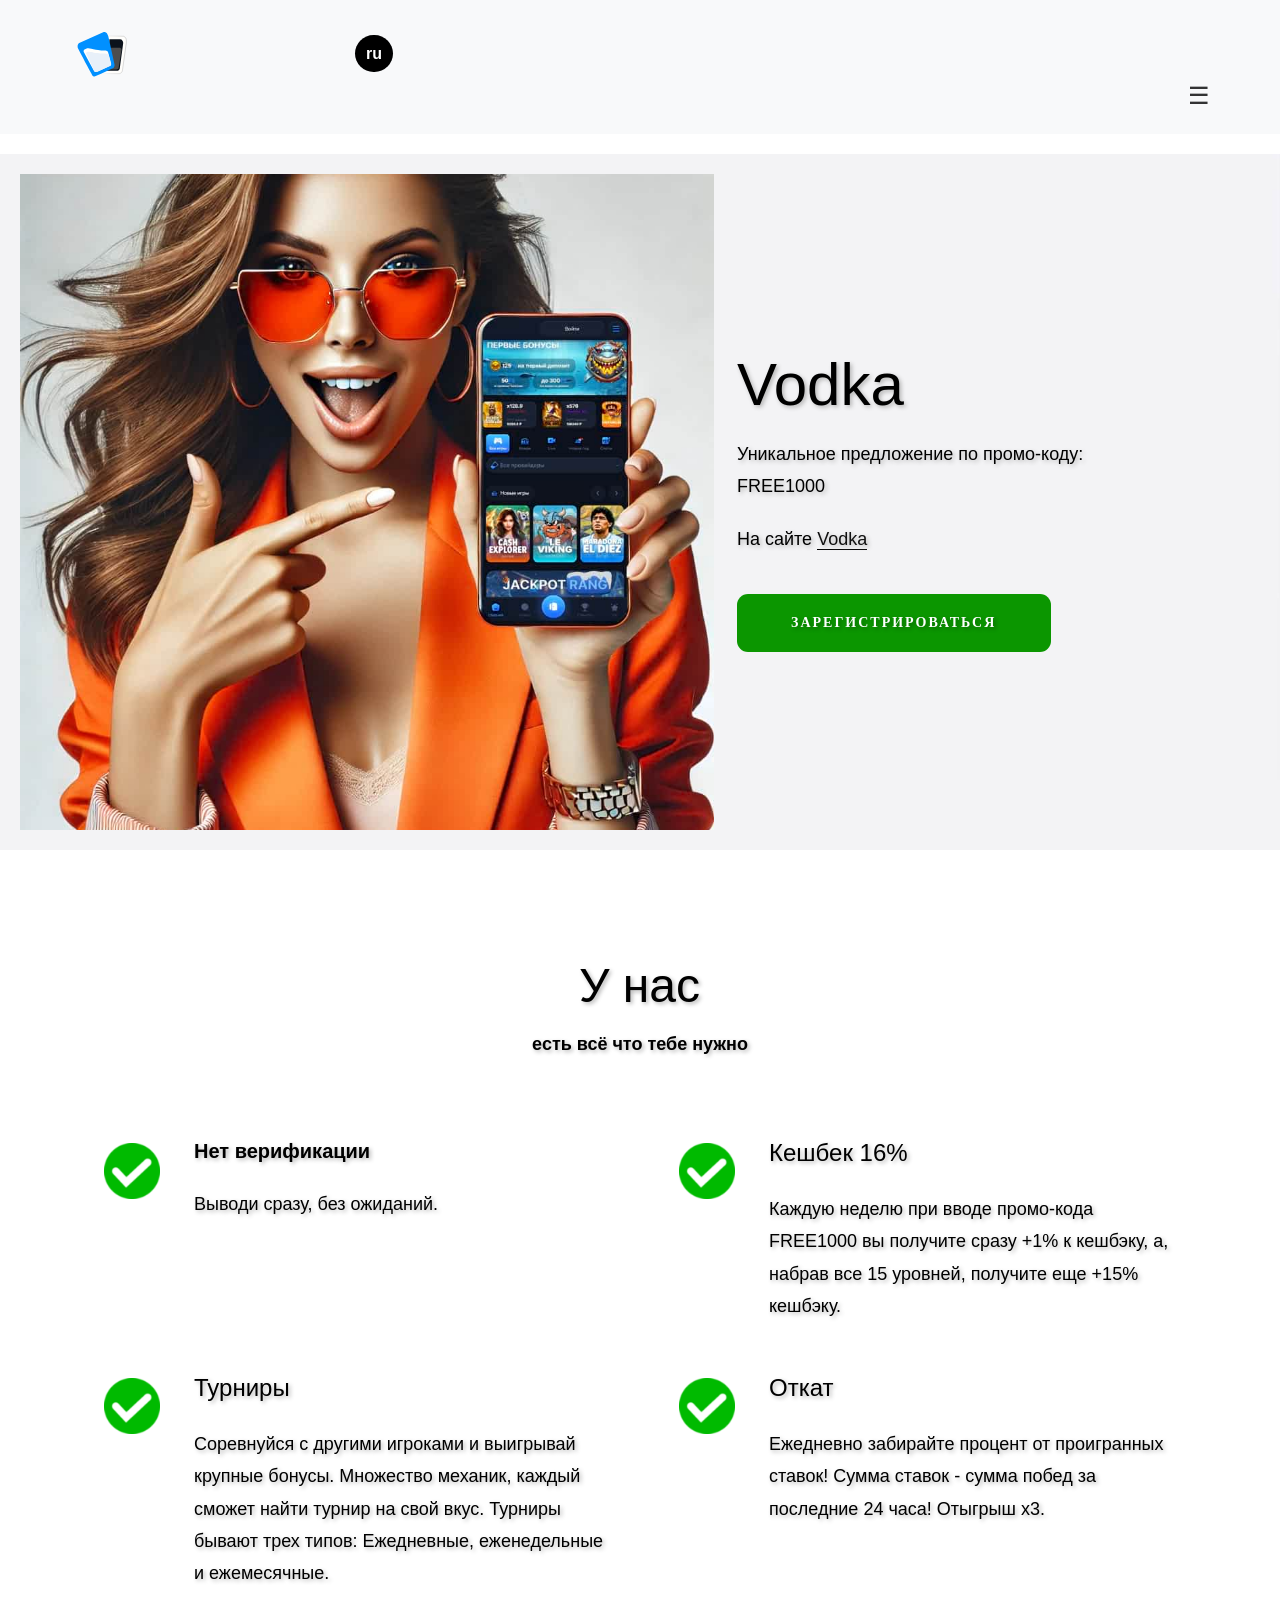
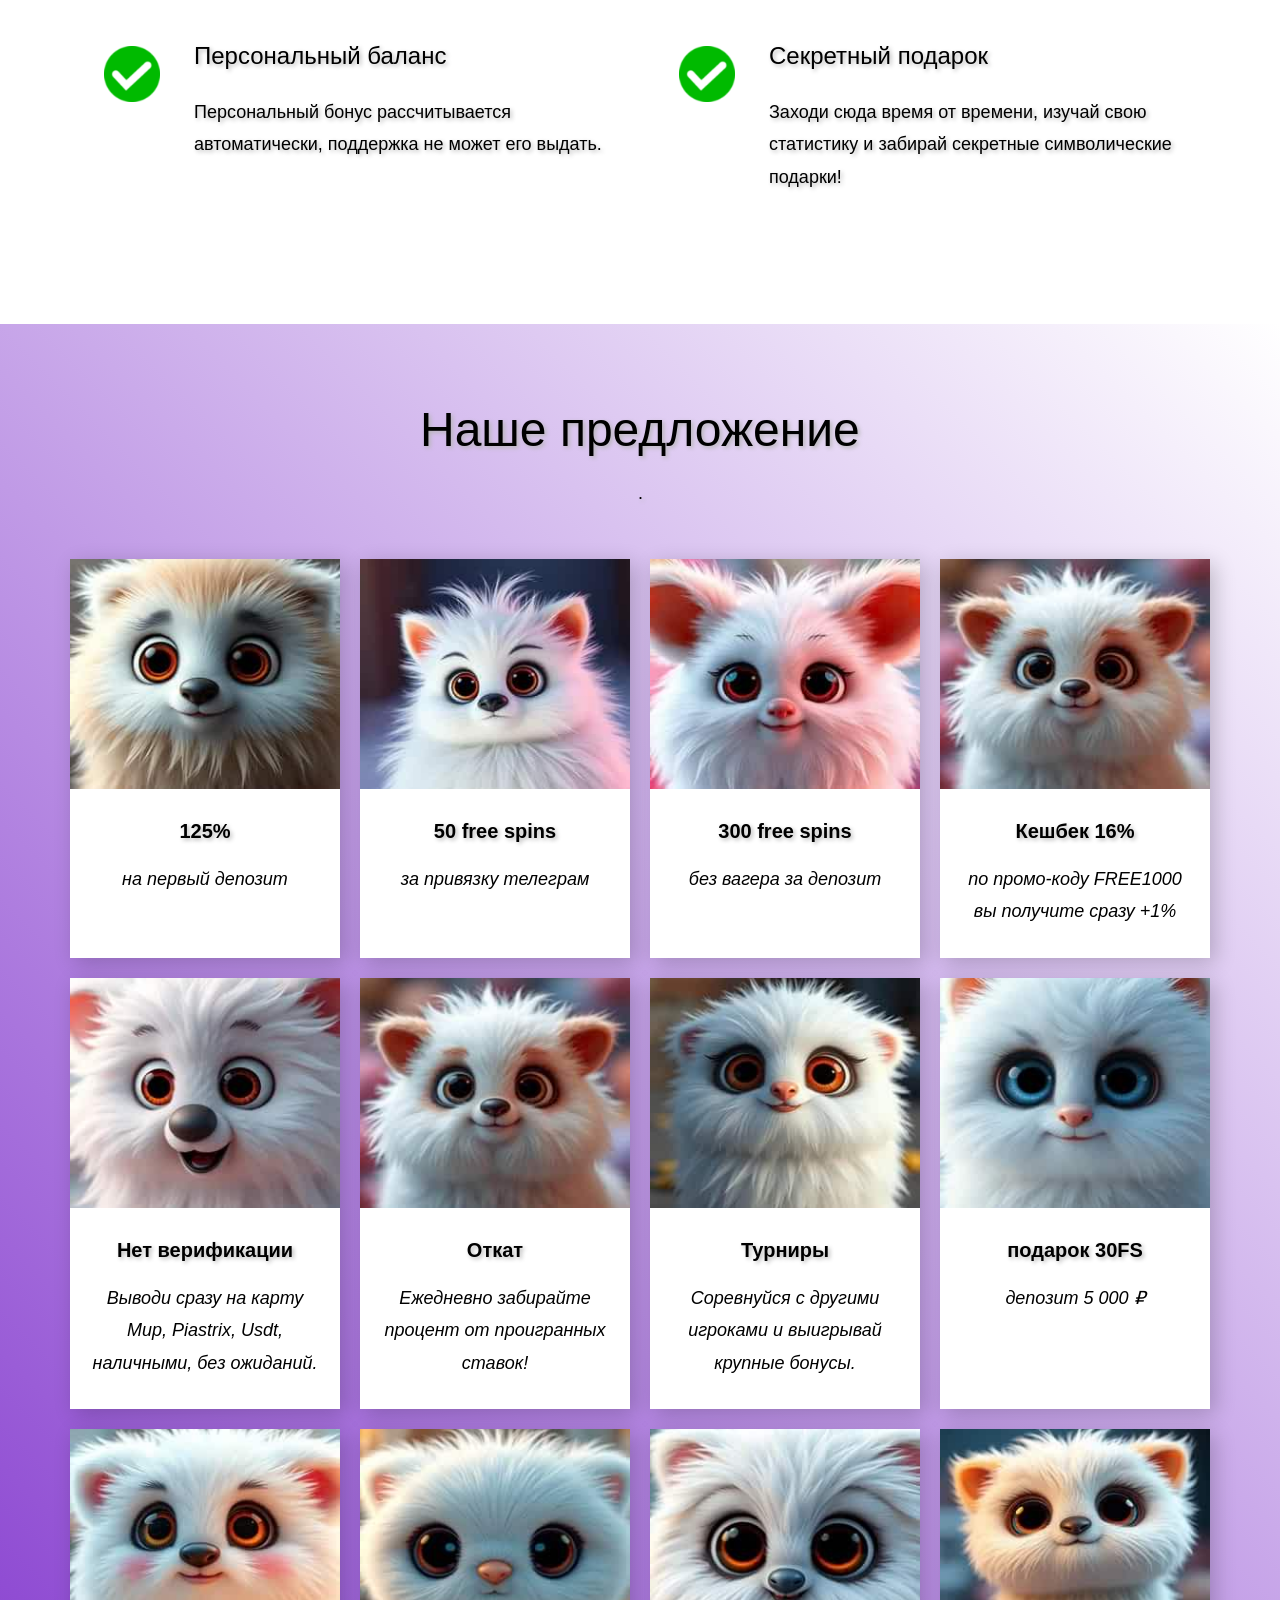
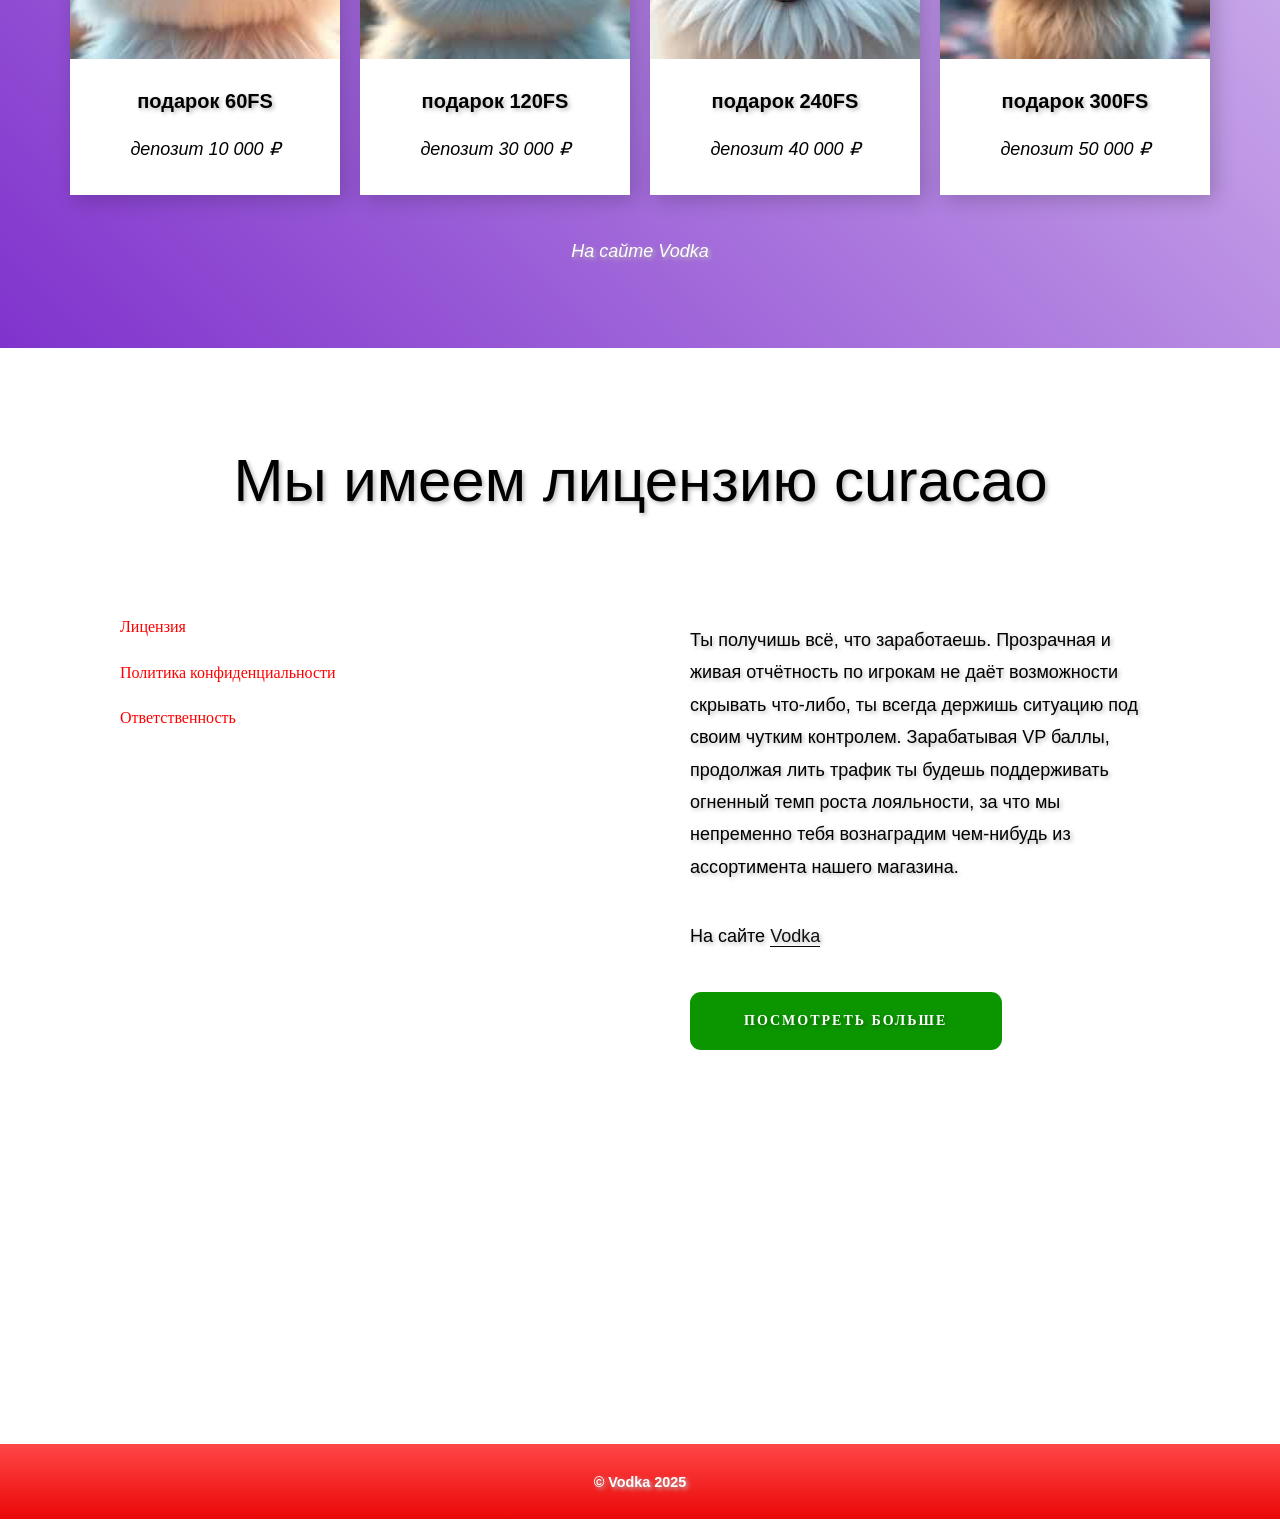
==== commit 970998eb: "Update index.html" ====
--- a/index.html
+++ b/index.html
@@ -1 +1 @@
-<!DOCTYPE html><html lang="ru-RU" class="u-responsive-xs"><head><meta name="viewport" content="width=device-width, initial-scale=1.0"><meta http-equiv="Content-Type" content="text/html; charset=UTF-8"><style>img:is([sizes="auto" i], [sizes^="auto," i]){ contain-intrinsic-size: 3000px 1500px} @media screen and (max-width: 768px){ .iframe{ width: 300px; height: 169px;}} </style><meta name="mobile-web-app-capable" content="yes"><link rel="preload" as="image" href="images/c461c07a441a5d220e8feb1a/b647818fa6715b5f81bd0768/-min3.jpg" type="image/jpeg"><link rel="stylesheet" href="cashe/nicepage.css" media="screen"><link rel="stylesheet" href="cashe/nicepage-site.css" media="screen"><link rel="stylesheet" href="cashe/kaz-vodka.css" media="screen"><script class="u-script" type="text/javascript" src="assets/jquery-3.5.1.min.js" defer></script><meta name='robots' content='index, follow, max-image-preview:large, max-snippet:-1, max-video-preview:-1'><link rel="canonical" href="https://vodka-kaz.ru/index.html"><meta name="keywords" content="казино-водка,водка-казино,casino-vodka,vodka-casino,vodkabet,казиноводка,водкаказино,casinovodka,vodkacasino,vodkabet,license,vodka,лицензия,зеркало,R это знак качества"><meta name="description" content="Водка Казино ➫ Ваш Бонус ➬ 300fs REGᴺᵒᵂ ➯ Telegram АкТиВаЦиЯ ➩ 50fs сегодня"><title>⌚ ➥ VODKA CASINO ➯ За TeLeGrAm ➩ 50fs today осталось 31 999 активаций ЖМИ</title><meta property="og:locale" content="ru_RU"><meta property="og:type" content="website"><meta property="og:title" content="Vodka - cайт который ты ищешь - Водка официальный сайт - Зеркало - Парнерка"><meta property="og:description" content="Детальный обзор официального сайта Vodka bet и вход по актуальному и рабочему зеркалу Vodka."><meta property="og:url" content="https://vodka-kaz.ru/"><meta property="og:site_name" content="Vodka casino"><meta property="article:modified_time" content="2025-03-06T17:30:01+00:00"><meta property="og:image" content="https://vodka-kaz.ru/vodkabet-logo.webp"><meta property="og:image:width" content="512"><meta property="og:image:height" content="512"><meta property="og:image:type" content="image/webp"><meta name="twitter:card" content="summary_large_image"><meta name="referrer" content="origin"><meta name="theme-color" content="#478ac9"><link rel="icon" type="image/x-icon" href="/favicon.ico"><link rel="icon" type="image/svg+xml" href="/favicon.svg"><meta name="google-site-verification" content="AHiKVr2d71MeeHd6Q_UW0Z-AHg0CI9n0gim0fjjaAjI" /><meta property="og:image:width" content="160"><meta property="og:image:height" content="160"></head><body class="u-body u-xl-mode" data-lang="ru"><header class="u-clearfix u-header u-header" id="sec-176e"><div class="u-clearfix u-sheet u-valign-middle u-sheet-1"><a href="#" class="u-image u-logo u-image-1" aria-label="Home"><img src="images/vodka-bet.svg" class="u-logo-image u-logo-image-1" alt="Логотип компании Водка"></a><div class="language-switch"><a href="https://vodka-kaz.ru/en/index.html" class="lang-button">ru</a></div><nav class="u-menu u-menu-hamburger u-offcanvas u-menu-1 u-enable-responsive" data-responsive-from="XL"><div class="menu-collapse" style="font-size: 1rem; letter-spacing: 0px; font-weight: 700; text-transform: uppercase;"><a class="u-button-style u-nav-link" href="https://vodka-kaz.ru" aria-label="Промокод: FREE1000"><span>☰</span></a></div><div class="u-custom-menu u-nav-container"><ul class="u-nav u-spacing-30 u-unstyled u-nav-1"><li class="u-nav-item"><a class="u-button-style u-nav-link" href="#" aria-label="Промокод: FREE1000">Промокод: FREE1000</a></li></ul></div><div class="u-custom-menu u-nav-container-collapse"><div class="u-black u-container-style u-inner-container-layout u-opacity u-opacity-95 u-sidenav"><div class="u-inner-container-layout u-sidenav-overflow"><button class="u-menu-close" aria-label="Закрыть меню"></button><ul class="u-align-center u-nav u-popupmenu-items u-unstyled u-nav-2"><li class="u-nav-item"><a class="u-button-style u-nav-link" href="#">Промокод: FREE1000</a></li></ul></div></div><div class="u-black u-menu-overlay u-opacity u-opacity-70"></div></div><style class="offcanvas-style">.u-offcanvas .u-sidenav{ flex-basis: 250px !important} .u-offcanvas:not(.u-menu-open-right) .u-sidenav{ margin-left: -250px} .u-offcanvas.u-menu-open-right .u-sidenav{ margin-right: -250px} @keyframes menu-shift-left{ from{ left: 0} to{ left: 250px}} @keyframes menu-unshift-left{ from{ left: 250px} to{ left: 0}} @keyframes menu-shift-right{ from{ right: 0} to{ right: 250px}} @keyframes menu-unshift-right{ from{ right: 250px} to{ right: 0}} </style></nav></div></header><section class="u-clearfix u-image u-section-1" id="sec-e73e" data-image-width="1980" data-image-height="1190"><div class="u-clearfix u-layout-wrap u-layout-wrap-1"><div class="u-layout"><div class="u-layout-row"><div class="u-align-left u-container-style u-image u-layout-cell u-size-35-lg u-size-35-xl u-size-60-md u-size-60-sm u-size-60-xs u-image-1 animated customAnimationIn-played" data-image-width="1376" data-image-height="1080" data-animation-name="customAnimationIn" data-animation-duration="1000" style="will-change: transform, opacity; animation-duration: 1000ms;"><div class="u-container-layout u-container-layout-1"></div></div><div class="u-align-left u-container-align-left u-container-style u-layout-cell u-size-25-lg u-size-25-xl u-size-60-md u-size-60-sm u-size-60-xs u-layout-cell-2 animated customAnimationIn-played" data-animation-name="customAnimationIn" data-animation-duration="1000" data-animation-delay="250" style="will-change: transform, opacity; animation-duration: 1000ms;"><div class="u-container-layout u-valign-middle u-container-layout-2"><h2 class="u-align-left u-text u-text-1">Vodka</h2><p class="u-align-left u-text u-text-2">Уникальное предложение по промо-коду: FREE1000</p><p class="u-align-left u-text u-text-3">На сайте <a href="cashe/vodka.html" class="u-active-none u-border-1 u-border-black u-border-no-left u-border-no-right u-border-no-top u-btn u-button-link u-button-style u-hover-none u-none u-text-body-color u-btn-1" target="_blank" aria-label="Ссылка на сайт Vodka">Vodka</a></p><button class="u-active-black u-align-left u-border-none u-btn u-btn-round u-button-style u-hover-black u-palette-3-base u-radius-11 u-btn-2" type="button" onclick="window.location.href='cashe/vodka.html';">Зарегистрироваться </button></div></div></div></div></div></section><section class="u-align-left u-clearfix u-container-align-center u-white u-section-2" id="carousel_196f"><div class="u-clearfix u-sheet u-valign-middle-lg u-valign-middle-md u-valign-middle-sm u-valign-middle-xs u-sheet-1"><h2 class="u-align-center u-text u-text-default u-text-1 animated customAnimationIn-played" data-animation-name="customAnimationIn" data-animation-duration="1500" style="will-change: transform, opacity; animation-duration: 1500ms;">У нас</h2><p class="u-align-center u-text u-text-2 animated customAnimationIn-played" data-animation-name="customAnimationIn" data-animation-duration="1000" style="will-change: transform, opacity; animation-duration: 1000ms;">есть всё что тебе нужно</p><div class="u-expanded-width u-list u-list-1"><div class="u-repeater u-repeater-1"><div class="u-align-left u-container-style u-list-item u-repeater-item u-white u-list-item-1 animated customAnimationIn-played" data-animation-name="customAnimationIn" data-animation-duration="1500" data-animation-delay="500" style="will-change: transform, opacity; animation-duration: 1500ms;"><div class="u-container-layout u-similar-container u-container-layout-1"><span class="u-file-icon u-icon u-icon-circle u-palette-3-base u-icon-1"><img src="images/vodka.png" alt="в зеленом кружке белая галочка" class="scaled-image"></span><h3 class="u-text u-text-3">Нет верификации</h3><p class="u-text u-text-4">Выводи сразу, без ожиданий.</p></div></div><div class="u-align-left u-container-style u-list-item u-repeater-item u-white u-list-item-2 animated customAnimationIn-played" data-animation-name="customAnimationIn" data-animation-duration="1500" data-animation-delay="500" style="will-change: transform, opacity; animation-duration: 1500ms;"><div class="u-container-layout u-similar-container u-container-layout-2"><span class="u-file-icon u-icon u-icon-circle u-palette-3-base u-icon-2"><img src="images/vodka.png" alt="в зеленом кружке белая галочка" class="scaled-image"></span><h3 class="u-text u-text-5">Кешбек 16%</h3><p class="u-text u-text-6">Каждую неделю при вводе промо-кода FREE1000 вы получите сразу +1% к кешбэку, а, набрав все 15 уровней, получите еще +15% кешбэку.</p></div></div><div class="u-align-left u-container-style u-list-item u-repeater-item u-white u-list-item-3 animated customAnimationIn-played" data-animation-name="customAnimationIn" data-animation-duration="1500" data-animation-delay="500" style="will-change: transform, opacity; animation-duration: 1500ms;"><div class="u-container-layout u-similar-container u-container-layout-3"><span class="u-file-icon u-icon u-icon-circle u-palette-3-base u-icon-3"><img src="images/vodka.png" alt="в зеленом кружке белая галочка" class="scaled-image"></span><h3 class="u-text u-text-7">Турниры</h3><p class="u-text u-text-8">Соревнуйся с другими игроками и выигрывай крупные бонусы. Множество механик, каждый сможет найти турнир на свой вкус. Турниры бывают трех типов: Ежедневные, еженедельные и ежемесячные.</p></div></div><div class="u-align-left u-container-style u-list-item u-repeater-item u-white u-list-item-4 animated customAnimationIn-played" data-animation-name="customAnimationIn" data-animation-duration="1500" data-animation-delay="500" style="will-change: transform, opacity; animation-duration: 1500ms;"><div class="u-container-layout u-similar-container u-container-layout-4"><span class="u-file-icon u-icon u-icon-circle u-palette-3-base u-icon-4"><img src="images/vodka.png" alt="в зеленом кружке белая галочка" class="scaled-image"></span><h3 class="u-text u-text-9">Откат</h3><p class="u-text u-text-10">Ежедневно забирайте процент от проигранных ставок! Сумма ставок - сумма побед за последние 24 часа! Отыгрыш x3.</p></div></div><div class="u-align-left u-container-style u-list-item u-repeater-item u-white u-list-item-5 animated customAnimationIn-played" data-animation-name="customAnimationIn" data-animation-duration="1500" data-animation-delay="500" style="will-change: transform, opacity; animation-duration: 1500ms;"><div class="u-container-layout u-similar-container u-container-layout-5"><span class="u-file-icon u-icon u-icon-circle u-palette-3-base u-icon-5"><img src="images/vodka.png" alt="в зеленом кружке белая галочка" class="scaled-image"></span><h3 class="u-text u-text-11">Персональный баланс</h3><p class="u-text u-text-12">Персональный бонус рассчитывается автоматически, поддержка не может его выдать.</p></div></div><div class="u-align-left u-container-style u-list-item u-repeater-item u-white u-list-item-6 animated customAnimationIn-played" data-animation-name="customAnimationIn" data-animation-duration="1500" data-animation-delay="500" style="will-change: transform, opacity; animation-duration: 1500ms;"><div class="u-container-layout u-similar-container u-container-layout-6"><span class="u-file-icon u-icon u-icon-circle u-palette-3-base u-icon-6"><img src="images/vodka.png" alt="в зеленом кружке белая галочка" class="scaled-image"></span><h3 class="u-text u-text-13">Секретный подарок</h3><p class="u-text u-text-14">Заходи сюда время от времени, изучай свою статистику и забирай секретные символические подарки!</p></div></div></div></div></div></section><section class="u-align-center u-clearfix u-container-align-center u-palette-3-base u-section-3" id="sec-3174"><div class="u-clearfix u-sheet u-valign-middle u-sheet-1"><h2 class="u-align-center u-text u-text-default u-text-1 animated customAnimationIn-played" data-animation-name="customAnimationIn" data-animation-duration="1500" data-animation-delay="0" style="will-change: transform, opacity; animation-duration: 1500ms;">Наше предложение</h2><p class="u-align-center u-text u-text-2 animated customAnimationIn-played" data-animation-name="customAnimationIn" data-animation-duration="1500" data-animation-delay="250" style="will-change: transform, opacity; animation-duration: 1500ms;">.</p><div class="u-expanded-width u-list u-list-1"><div class="u-repeater u-repeater-1"><div class="u-align-center u-container-align-center-lg u-container-align-center-md u-container-align-center-sm u-container-align-center-xs u-container-style u-list-item u-palette-5-dark-3 u-repeater-item u-shape-rectangle u-list-item-1 animated customAnimationIn-played" data-animation-name="customAnimationIn" data-animation-duration="1500" data-animation-delay="500" style="will-change: transform, opacity; animation-duration: 1500ms;"><div class="u-container-layout u-similar-container u-container-layout-1"><img class="u-expanded-width u-image u-image-default u-image-1" src="images/d2cc3eaa/2713395/images/rtt.jpg" alt="125% на первый депозит"><h3 class="u-align-center-lg u-align-center-md u-align-center-sm u-align-center-xs u-custom-font u-font-roboto-condensed u-hover-feature u-text u-text-3">125%</h3><p class="u-align-center-lg u-align-center-md u-align-center-sm u-align-center-xs u-hover-feature u-text u-text-4">на первый депозит</p></div></div><div class="u-align-center u-container-align-center-lg u-container-align-center-md u-container-align-center-sm u-container-align-center-xs u-container-style u-list-item u-palette-5-dark-3 u-repeater-item u-shape-rectangle u-list-item-2 animated customAnimationIn-played" data-animation-name="customAnimationIn" data-animation-duration="1500" data-animation-delay="500" style="will-change: transform, opacity; animation-duration: 1500ms;"><div class="u-container-layout u-similar-container u-container-layout-2"><img class="u-expanded-width u-image u-image-default u-image-2" src="images/d2cc3eaa/3159880/images/32144.jpg" alt="50 free spins за привязку телеграм"><h3 class="u-align-center-lg u-align-center-md u-align-center-sm u-align-center-xs u-custom-font u-font-roboto-condensed u-hover-feature u-text u-text-5">50 free spins</h3><p class="u-align-center-lg u-align-center-md u-align-center-sm u-align-center-xs u-hover-feature u-text u-text-6">за привязку телеграм</p></div></div><div class="u-align-center u-container-align-center-lg u-container-align-center-md u-container-align-center-sm u-container-align-center-xs u-container-style u-list-item u-palette-5-dark-3 u-repeater-item u-shape-rectangle u-list-item-3 animated customAnimationIn-played" data-animation-name="customAnimationIn" data-animation-duration="1500" data-animation-delay="500" style="will-change: transform, opacity; animation-duration: 1500ms;"><div class="u-container-layout u-similar-container u-container-layout-3"><img class="u-expanded-width u-image u-image-default u-image-3" src="images/d2cc3eaa/3159880/images/321.jpg" alt="300 free spins без вагера за депозит"><h3 class="u-align-center-lg u-align-center-md u-align-center-sm u-align-center-xs u-custom-font u-font-roboto-condensed u-hover-feature u-text u-text-7">300 free spins</h3><p class="u-align-center-lg u-align-center-md u-align-center-sm u-align-center-xs u-hover-feature u-text u-text-8">без вагера за депозит</p></div></div><div class="u-align-center u-container-align-center-lg u-container-align-center-md u-container-align-center-sm u-container-align-center-xs u-container-style u-list-item u-palette-5-dark-3 u-repeater-item u-shape-rectangle u-list-item-4 animated customAnimationIn-played" data-animation-name="customAnimationIn" data-animation-duration="1500" data-animation-delay="500" style="will-change: transform, opacity; animation-duration: 1500ms;"><div class="u-container-layout u-similar-container u-container-layout-4"><img class="u-expanded-width u-image u-image-default u-image-4" src="images/d2cc3eaa/3159880/images/er4334.jpg" alt="Кешбек 16% по промо-коду FREE1000 вы получите сразу +1%"><h3 class="u-align-center-lg u-align-center-md u-align-center-sm u-align-center-xs u-custom-font u-font-roboto-condensed u-hover-feature u-text u-text-9">Кешбек 16%</h3><p class="u-align-center-lg u-align-center-md u-align-center-sm u-align-center-xs u-hover-feature u-text u-text-10">по промо-коду FREE1000 вы получите сразу +1%</p></div></div><div class="u-align-center u-container-align-center-lg u-container-align-center-md u-container-align-center-sm u-container-align-center-xs u-container-style u-list-item u-palette-5-dark-3 u-repeater-item u-shape-rectangle u-list-item-5 animated customAnimationIn-played" data-animation-name="customAnimationIn" data-animation-duration="1500" data-animation-delay="500" style="will-change: transform, opacity; animation-duration: 1500ms;"><div class="u-container-layout u-similar-container u-container-layout-5"><img class="u-expanded-width u-image u-image-default u-image-5" src="images/d2cc3eaa/3159880/images/44556.jpg" alt="Нет верификации"><h3 class="u-align-center-lg u-align-center-md u-align-center-sm u-align-center-xs u-custom-font u-font-roboto-condensed u-hover-feature u-text u-text-11">Нет верификации</h3><p class="u-align-center-lg u-align-center-md u-align-center-sm u-align-center-xs u-hover-feature u-text u-text-12">Выводи сразу на карту Мир, Piastrix, Usdt, наличными, без ожиданий.</p></div></div><div class="u-align-center u-container-align-center-lg u-container-align-center-md u-container-align-center-sm u-container-align-center-xs u-container-style u-list-item u-palette-5-dark-3 u-repeater-item u-shape-rectangle u-list-item-6 animated customAnimationIn-played" data-animation-name="customAnimationIn" data-animation-duration="1500" data-animation-delay="500" style="will-change: transform, opacity; animation-duration: 1500ms;"><div class="u-container-layout u-similar-container u-container-layout-6"><img class="u-expanded-width u-image u-image-default u-image-6" src="images/d2cc3eaa/3159880/images/4r3536.jpg" alt="Откат"><h3 class="u-align-center-lg u-align-center-md u-align-center-sm u-align-center-xs u-custom-font u-font-roboto-condensed u-hover-feature u-text u-text-13">Откат</h3><p class="u-align-center-lg u-align-center-md u-align-center-sm u-align-center-xs u-hover-feature u-text u-text-14">Ежедневно забирайте процент от проигранных ставок!</p></div></div><div class="u-align-center u-container-align-center-lg u-container-align-center-md u-container-align-center-sm u-container-align-center-xs u-container-style u-list-item u-palette-5-dark-3 u-repeater-item u-shape-rectangle u-list-item-7 animated customAnimationIn-played" data-animation-name="customAnimationIn" data-animation-duration="1500" data-animation-delay="500" style="will-change: transform, opacity; animation-duration: 1500ms;"><div class="u-container-layout u-similar-container u-container-layout-7"><img class="u-expanded-width u-image u-image-default u-image-7" src="images/d2cc3eaa/3159880/images/rttyyy.jpg" alt="Турниры"><h3 class="u-align-center-lg u-align-center-md u-align-center-sm u-align-center-xs u-custom-font u-font-roboto-condensed u-hover-feature u-text u-text-15">Турниры</h3><p class="u-align-center-lg u-align-center-md u-align-center-sm u-align-center-xs u-hover-feature u-text u-text-16">Соревнуйся с другими игроками и выигрывай крупные бонусы.</p></div></div><div class="u-align-center u-container-align-center-lg u-container-style u-list-item u-palette-5-dark-3 u-repeater-item u-shape-rectangle u-video-cover u-list-item-8 animated customAnimationIn-played" data-animation-name="customAnimationIn" data-animation-duration="1500" data-animation-delay="500" style="will-change: transform, opacity; animation-duration: 1500ms;"><div class="u-container-layout u-similar-container u-container-layout-8"><img class="u-expanded-width u-image u-image-default u-image-8" src="images/c461c07a441a5d220e8feb1a/2829e0920a9c51c18a247f37/ui.jpg" alt="подарок 30FS"><h3 class="u-align-center-lg u-align-center-md u-align-center-sm u-align-center-xs u-custom-font u-font-roboto-condensed u-hover-feature u-text u-text-17">подарок 30FS</h3><p class="u-align-center-lg u-align-center-md u-align-center-sm u-align-center-xs u-hover-feature u-text u-text-18">депозит 5 000 ₽</p></div></div><div class="u-align-center u-container-align-center-lg u-container-style u-list-item u-palette-5-dark-3 u-repeater-item u-shape-rectangle u-video-cover u-list-item-9 animated customAnimationIn-played" data-animation-name="customAnimationIn" data-animation-duration="1500" data-animation-delay="500" style="will-change: transform, opacity; animation-duration: 1500ms;"><div class="u-container-layout u-similar-container u-container-layout-9"><img class="u-expanded-width u-image u-image-default u-image-9" src="images/d2cc3eaa/2713395/images/45t2.jpg" alt="подарок 60FS"><h3 class="u-align-center-lg u-align-center-md u-align-center-sm u-align-center-xs u-custom-font u-font-roboto-condensed u-hover-feature u-text u-text-19">подарок 60FS</h3><p class="u-align-center-lg u-align-center-md u-align-center-sm u-align-center-xs u-hover-feature u-text u-text-20">депозит 10 000 ₽</p></div></div><div class="u-align-center u-container-align-center-lg u-container-style u-list-item u-palette-5-dark-3 u-repeater-item u-shape-rectangle u-video-cover u-list-item-10 animated customAnimationIn-played" data-animation-name="customAnimationIn" data-animation-duration="1500" data-animation-delay="500" style="will-change: transform, opacity; animation-duration: 1500ms;"><div class="u-container-layout u-similar-container u-container-layout-10"><img class="u-expanded-width u-image u-image-default u-image-10" src="images/d2cc3eaa/2713395/images/34554.jpg" alt="подарок 120FS"><h3 class="u-align-center-lg u-align-center-md u-align-center-sm u-align-center-xs u-custom-font u-font-roboto-condensed u-hover-feature u-text u-text-21">подарок 120FS</h3><p class="u-align-center-lg u-align-center-md u-align-center-sm u-align-center-xs u-hover-feature u-text u-text-22">депозит 30 000 ₽</p></div></div><div class="u-align-center u-container-align-center-lg u-container-style u-list-item u-palette-5-dark-3 u-repeater-item u-shape-rectangle u-video-cover u-list-item-11 animated customAnimationIn-played" data-animation-name="customAnimationIn" data-animation-duration="1500" data-animation-delay="500" style="will-change: transform, opacity; animation-duration: 1500ms;"><div class="u-container-layout u-similar-container u-container-layout-11"><img class="u-expanded-width u-image u-image-default u-image-11" src="images/d2cc3eaa/2713395/images/ytty.jpg" alt="подарок 240FS"><h3 class="u-align-center-lg u-align-center-md u-align-center-sm u-align-center-xs u-custom-font u-font-roboto-condensed u-hover-feature u-text u-text-23">подарок 240FS</h3><p class="u-align-center-lg u-align-center-md u-align-center-sm u-align-center-xs u-hover-feature u-text u-text-24">депозит 40 000 ₽</p></div></div><div class="u-align-center u-container-align-center-lg u-container-style u-list-item u-palette-5-dark-3 u-repeater-item u-shape-rectangle u-video-cover u-list-item-12 animated customAnimationIn-played" data-animation-name="customAnimationIn" data-animation-duration="1500" data-animation-delay="500" style="will-change: transform, opacity; animation-duration: 1500ms;"><div class="u-container-layout u-similar-container u-container-layout-12"><img class="u-expanded-width u-image u-image-default u-image-12" src="images/d2cc3eaa/2713395/images/45454666.jpg" alt="подарок 300FS"><h3 class="u-align-center-lg u-align-center-md u-align-center-sm u-align-center-xs u-custom-font u-font-roboto-condensed u-hover-feature u-text u-text-25">подарок 300FS</h3><p class="u-align-center-lg u-align-center-md u-align-center-sm u-align-center-xs u-hover-feature u-text u-text-26">депозит 50 000 ₽</p></div></div></div></div><p class="u-align-center u-text u-text-body-alt-color u-text-27 animated customAnimationIn-played" data-animation-name="customAnimationIn" data-animation-duration="1500" data-animation-delay="500" style="will-change: transform, opacity; animation-duration: 1500ms;">На сайте <a href="cashe/vodka.html" class="u-border-1 u-border-active-palette-2-base u-border-hover-palette-2-base u-border-no-left u-border-no-right u-border-no-top u-border-white u-bottom-left-radius-0 u-bottom-right-radius-0 u-btn u-button-link u-button-style u-none u-radius-0 u-text-body-alt-color u-top-left-radius-0 u-top-right-radius-0 u-btn-1" target="_blank" aria-label="Ссылка на сайт Vodka">Vodka</a></p></div></section><section class="u-align-center u-clearfix u-section-4" id="carousel_3bdb"><div class="u-clearfix u-sheet u-sheet-1"><h2 class="u-text u-text-1 animated customAnimationIn-played" data-animation-name="customAnimationIn" data-animation-duration="1500" data-animation-delay="500" style="will-change: transform, opacity; animation-duration: 1500ms;">Мы имеем лицензию curacao</h2><div class="u-clearfix u-expanded-width u-layout-wrap u-layout-wrap-1"><div class="u-layout"><div class="u-layout-row"><div class="u-container-style u-layout-cell u-size-30 u-white u-layout-cell-1 animated customAnimationIn-played" data-animation-name="customAnimationIn" data-animation-duration="1500" data-animation-delay="250" style="will-change: transform, opacity; animation-duration: 1500ms;"><div class="u-container-layout u-valign-top u-container-layout-1"><div class="u-accordion u-expanded-width u-spacing-2 u-accordion-1"><div role="tablist"><a class="u-accordion-link u-active-palette-3-base u-button-style u-text-palette-3-base url" href="cashe/license.html" id="link-accordion-license" aria-controls="accordion-license" aria-expanded="true" role="tab" target="_blank">Лицензия</a><a class="u-accordion-link u-active-palette-3-base u-button-style u-text-palette-3-base url" href="cashe/police.html" id="link-accordion-privacy" aria-controls="accordion-privacy" aria-expanded="false" role="tab" target="_blank">Политика конфиденциальности</a><a class="u-accordion-link u-active-palette-3-base u-button-style u-text-palette-3-base url" href="cashe/otvet.html" id="link-accordion-responsibility" aria-controls="accordion-responsibility" aria-expanded="false" role="tab" target="_blank">Ответственность</a></div></div></div></div><div class="u-align-left u-container-style u-layout-cell u-size-30 u-layout-cell-2 animated customAnimationIn-played" data-animation-name="customAnimationIn" data-animation-duration="1500" data-animation-delay="500" style="will-change: transform, opacity; animation-duration: 1500ms;"><div class="u-container-layout u-container-layout-6"><p class="u-text u-text-7">Ты получишь всё, что заработаешь. Прозрачная и живая отчётность по игрокам не даёт возможности скрывать что-либо, ты всегда держишь ситуацию под своим чутким контролем. Зарабатывая VP баллы, продолжая лить трафик ты будешь поддерживать огненный темп роста лояльности, за что мы непременно тебя вознаградим чем-нибудь из ассортимента нашего магазина.</p><p class="u-align-left u-text u-text-8">На сайте <a href="cashe/vodka.html" class="u-active-none u-border-1 u-border-black u-border-no-left u-border-no-right u-border-no-top u-btn u-button-link u-button-style u-hover-none u-none u-text-body-color u-btn-1" target="_blank" aria-label="Ссылка на сайт Vodka">Vodka</a></p><button class="u-active-black u-align-left u-border-none u-btn u-btn-round u-button-style u-hover-black u-palette-3-base u-radius-11 u-btn-2" type="button" onclick="window.location.href='cashe/vodka.html';">Посмотреть больше </button></div></div></div></div></div></div></section><section class="u-backlink u-clearfix u-grey-80"><a class="u-link" href="#" target="_blank" aria-label="Ссылка на Nicepage"><span></span></a><p class="u-text"><span style="color: #FFFFFF;">© Vodka 2025</span></p><a class="u-link" href="#" target="_blank" aria-label="Ссылка на Nicepage"><span></span></a></section><style>.u-disable-duration *{ transition-duration: 0s !important} </style></body>Verification: b1e41933f2b247a4 </html>
+<!DOCTYPE html><html lang="ru-RU" class="u-responsive-xs"><head><meta name="viewport" content="width=device-width, initial-scale=1.0"><meta http-equiv="Content-Type" content="text/html; charset=UTF-8"><style>img:is([sizes="auto" i], [sizes^="auto," i]){ contain-intrinsic-size: 3000px 1500px} @media screen and (max-width: 768px){ .iframe{ width: 300px; height: 169px;}} </style><meta name="mobile-web-app-capable" content="yes"><link rel="preload" as="image" href="images/c461c07a441a5d220e8feb1a/b647818fa6715b5f81bd0768/-min3.jpg" type="image/jpeg"><link rel="stylesheet" href="cashe/nicepage.css" media="screen"><link rel="stylesheet" href="cashe/nicepage-site.css" media="screen"><link rel="stylesheet" href="cashe/kaz-vodka.css" media="screen"><script class="u-script" type="text/javascript" src="assets/jquery-3.5.1.min.js" defer></script><meta name='robots' content='index, follow, max-image-preview:large, max-snippet:-1, max-video-preview:-1'><link rel="canonical" href="https://vodka-kaz.ru/index.html"><meta name="keywords" content="казино-водка,водка-казино,casino-vodka,vodka-casino,vodkabet,казиноводка,водкаказино,casinovodka,vodkacasino,vodkabet,license,vodka,лицензия,зеркало,R это знак качества"><meta name="description" content="Водка Казино ➫ Ваш Бонус ➬ 300fs REGᴺᵒᵂ ➯ Telegram АкТиВаЦиЯ ➩ 50fs сегодня"><title>⌚ ➥ VODKA CASINO ➯ За TeLeGrAm ➩ 50fs today осталось 31 999 активаций ЖМИ</title><meta property="og:locale" content="ru_RU"><meta property="og:type" content="website"><meta property="og:title" content="Vodka - cайт который ты ищешь - Водка официальный сайт - Зеркало - Парнерка"><meta property="og:description" content="Детальный обзор официального сайта Vodka bet и вход по актуальному и рабочему зеркалу Vodka."><meta property="og:url" content="https://vodka-kaz.ru/"><meta property="og:site_name" content="Vodka casino"><meta property="article:modified_time" content="2025-03-06T17:30:01+00:00"><meta property="og:image" content="https://vodka-kaz.ru/vodkabet-logo.webp"><meta property="og:image:width" content="512"><meta property="og:image:height" content="512"><meta property="og:image:type" content="image/webp"><meta name="twitter:card" content="summary_large_image"><meta name="referrer" content="origin"><meta name="theme-color" content="#478ac9"><link rel="icon" type="image/x-icon" href="/favicon.ico"><link rel="icon" type="image/svg+xml" href="/favicon.svg"><meta name="google-site-verification" content="AHiKVr2d71MeeHd6Q_UW0Z-AHg0CI9n0gim0fjjaAjI" /><meta property="og:image:width" content="160"><meta property="og:image:height" content="160"></head><body class="u-body u-xl-mode" data-lang="ru"><header class="u-clearfix u-header u-header" id="sec-176e"><div class="u-clearfix u-sheet u-valign-middle u-sheet-1"><a href="#" class="u-image u-logo u-image-1" aria-label="Home"><img src="images/vodka-bet.svg" class="u-logo-image u-logo-image-1" alt="Логотип компании Водка"></a><div class="language-switch"><a href="https://vodka-kaz.ru/en/index.html" class="lang-button">ru</a></div><nav class="u-menu u-menu-hamburger u-offcanvas u-menu-1 u-enable-responsive" data-responsive-from="XL"><div class="menu-collapse" style="font-size: 1rem; letter-spacing: 0px; font-weight: 700; text-transform: uppercase;"><a class="u-button-style u-nav-link" href="https://vodka-kaz.ru" aria-label="Промокод: FREE1000"><span>☰</span></a></div><div class="u-custom-menu u-nav-container"><ul class="u-nav u-spacing-30 u-unstyled u-nav-1"><li class="u-nav-item"><a class="u-button-style u-nav-link" href="#" aria-label="Промокод: FREE1000">Промокод: FREE1000</a></li></ul></div><div class="u-custom-menu u-nav-container-collapse"><div class="u-black u-container-style u-inner-container-layout u-opacity u-opacity-95 u-sidenav"><div class="u-inner-container-layout u-sidenav-overflow"><button class="u-menu-close" aria-label="Закрыть меню"></button><ul class="u-align-center u-nav u-popupmenu-items u-unstyled u-nav-2"><li class="u-nav-item"><a class="u-button-style u-nav-link" href="#">Промокод: FREE1000</a></li></ul></div></div><div class="u-black u-menu-overlay u-opacity u-opacity-70"></div></div><style class="offcanvas-style">.u-offcanvas .u-sidenav{ flex-basis: 250px !important} .u-offcanvas:not(.u-menu-open-right) .u-sidenav{ margin-left: -250px} .u-offcanvas.u-menu-open-right .u-sidenav{ margin-right: -250px} @keyframes menu-shift-left{ from{ left: 0} to{ left: 250px}} @keyframes menu-unshift-left{ from{ left: 250px} to{ left: 0}} @keyframes menu-shift-right{ from{ right: 0} to{ right: 250px}} @keyframes menu-unshift-right{ from{ right: 250px} to{ right: 0}} </style></nav></div></header><section class="u-clearfix u-image u-section-1" id="sec-e73e" data-image-width="1980" data-image-height="1190"><div class="u-clearfix u-layout-wrap u-layout-wrap-1"><div class="u-layout"><div class="u-layout-row"><div class="u-align-left u-container-style u-image u-layout-cell u-size-35-lg u-size-35-xl u-size-60-md u-size-60-sm u-size-60-xs u-image-1 animated customAnimationIn-played" data-image-width="1376" data-image-height="1080" data-animation-name="customAnimationIn" data-animation-duration="1000" style="will-change: transform, opacity; animation-duration: 1000ms;"><div class="u-container-layout u-container-layout-1"></div></div><div class="u-align-left u-container-align-left u-container-style u-layout-cell u-size-25-lg u-size-25-xl u-size-60-md u-size-60-sm u-size-60-xs u-layout-cell-2 animated customAnimationIn-played" data-animation-name="customAnimationIn" data-animation-duration="1000" data-animation-delay="250" style="will-change: transform, opacity; animation-duration: 1000ms;"><div class="u-container-layout u-valign-middle u-container-layout-2"><h2 class="u-align-left u-text u-text-1">Vodka</h2><p class="u-align-left u-text u-text-2">Уникальное предложение по промо-коду: FREE1000</p><p class="u-align-left u-text u-text-3">На сайте <a href="cashe/vodka.html" class="u-active-none u-border-1 u-border-black u-border-no-left u-border-no-right u-border-no-top u-btn u-button-link u-button-style u-hover-none u-none u-text-body-color u-btn-1" target="_blank" aria-label="Ссылка на сайт Vodka">Vodka</a></p><button class="u-active-black u-align-left u-border-none u-btn u-btn-round u-button-style u-hover-black u-palette-3-base u-radius-11 u-btn-2" type="button" onclick="window.location.href='cashe/vodka.html';">Зарегистрироваться </button></div></div></div></div></div></section><section class="u-align-left u-clearfix u-container-align-center u-white u-section-2" id="carousel_196f"><div class="u-clearfix u-sheet u-valign-middle-lg u-valign-middle-md u-valign-middle-sm u-valign-middle-xs u-sheet-1"><h2 class="u-align-center u-text u-text-default u-text-1 animated customAnimationIn-played" data-animation-name="customAnimationIn" data-animation-duration="1500" style="will-change: transform, opacity; animation-duration: 1500ms;">У нас</h2><p class="u-align-center u-text u-text-2 animated customAnimationIn-played" data-animation-name="customAnimationIn" data-animation-duration="1000" style="will-change: transform, opacity; animation-duration: 1000ms;">есть всё что тебе нужно</p><div class="u-expanded-width u-list u-list-1"><div class="u-repeater u-repeater-1"><div class="u-align-left u-container-style u-list-item u-repeater-item u-white u-list-item-1 animated customAnimationIn-played" data-animation-name="customAnimationIn" data-animation-duration="1500" data-animation-delay="500" style="will-change: transform, opacity; animation-duration: 1500ms;"><div class="u-container-layout u-similar-container u-container-layout-1"><span class="u-file-icon u-icon u-icon-circle u-palette-3-base u-icon-1"><img src="images/vodka.png" alt="в зеленом кружке белая галочка" class="scaled-image"></span><h3 class="u-text u-text-3">Нет верификации</h3><p class="u-text u-text-4">Выводи сразу, без ожиданий.</p></div></div><div class="u-align-left u-container-style u-list-item u-repeater-item u-white u-list-item-2 animated customAnimationIn-played" data-animation-name="customAnimationIn" data-animation-duration="1500" data-animation-delay="500" style="will-change: transform, opacity; animation-duration: 1500ms;"><div class="u-container-layout u-similar-container u-container-layout-2"><span class="u-file-icon u-icon u-icon-circle u-palette-3-base u-icon-2"><img src="images/vodka.png" alt="в зеленом кружке белая галочка" class="scaled-image"></span><h3 class="u-text u-text-5">Кешбек 16%</h3><p class="u-text u-text-6">Каждую неделю при вводе промо-кода FREE1000 вы получите сразу +1% к кешбэку, а, набрав все 15 уровней, получите еще +15% кешбэку.</p></div></div><div class="u-align-left u-container-style u-list-item u-repeater-item u-white u-list-item-3 animated customAnimationIn-played" data-animation-name="customAnimationIn" data-animation-duration="1500" data-animation-delay="500" style="will-change: transform, opacity; animation-duration: 1500ms;"><div class="u-container-layout u-similar-container u-container-layout-3"><span class="u-file-icon u-icon u-icon-circle u-palette-3-base u-icon-3"><img src="images/vodka.png" alt="в зеленом кружке белая галочка" class="scaled-image"></span><h3 class="u-text u-text-7">Турниры</h3><p class="u-text u-text-8">Соревнуйся с другими игроками и выигрывай крупные бонусы. Множество механик, каждый сможет найти турнир на свой вкус. Турниры бывают трех типов: Ежедневные, еженедельные и ежемесячные.</p></div></div><div class="u-align-left u-container-style u-list-item u-repeater-item u-white u-list-item-4 animated customAnimationIn-played" data-animation-name="customAnimationIn" data-animation-duration="1500" data-animation-delay="500" style="will-change: transform, opacity; animation-duration: 1500ms;"><div class="u-container-layout u-similar-container u-container-layout-4"><span class="u-file-icon u-icon u-icon-circle u-palette-3-base u-icon-4"><img src="images/vodka.png" alt="в зеленом кружке белая галочка" class="scaled-image"></span><h3 class="u-text u-text-9">Откат</h3><p class="u-text u-text-10">Ежедневно забирайте процент от проигранных ставок! Сумма ставок - сумма побед за последние 24 часа! Отыгрыш x3.</p></div></div><div class="u-align-left u-container-style u-list-item u-repeater-item u-white u-list-item-5 animated customAnimationIn-played" data-animation-name="customAnimationIn" data-animation-duration="1500" data-animation-delay="500" style="will-change: transform, opacity; animation-duration: 1500ms;"><div class="u-container-layout u-similar-container u-container-layout-5"><span class="u-file-icon u-icon u-icon-circle u-palette-3-base u-icon-5"><img src="images/vodka.png" alt="в зеленом кружке белая галочка" class="scaled-image"></span><h3 class="u-text u-text-11">Персональный баланс</h3><p class="u-text u-text-12">Персональный бонус рассчитывается автоматически, поддержка не может его выдать.</p></div></div><div class="u-align-left u-container-style u-list-item u-repeater-item u-white u-list-item-6 animated customAnimationIn-played" data-animation-name="customAnimationIn" data-animation-duration="1500" data-animation-delay="500" style="will-change: transform, opacity; animation-duration: 1500ms;"><div class="u-container-layout u-similar-container u-container-layout-6"><span class="u-file-icon u-icon u-icon-circle u-palette-3-base u-icon-6"><img src="images/vodka.png" alt="в зеленом кружке белая галочка" class="scaled-image"></span><h3 class="u-text u-text-13">Секретный подарок</h3><p class="u-text u-text-14">Заходи сюда время от времени, изучай свою статистику и забирай секретные символические подарки!</p></div></div></div></div></div></section><section class="u-align-center u-clearfix u-container-align-center u-palette-3-base u-section-3" id="sec-3174"><div class="u-clearfix u-sheet u-valign-middle u-sheet-1"><h2 class="u-align-center u-text u-text-default u-text-1 animated customAnimationIn-played" data-animation-name="customAnimationIn" data-animation-duration="1500" data-animation-delay="0" style="will-change: transform, opacity; animation-duration: 1500ms;">Наше предложение</h2><p class="u-align-center u-text u-text-2 animated customAnimationIn-played" data-animation-name="customAnimationIn" data-animation-duration="1500" data-animation-delay="250" style="will-change: transform, opacity; animation-duration: 1500ms;">.</p><div class="u-expanded-width u-list u-list-1"><div class="u-repeater u-repeater-1"><div class="u-align-center u-container-align-center-lg u-container-align-center-md u-container-align-center-sm u-container-align-center-xs u-container-style u-list-item u-palette-5-dark-3 u-repeater-item u-shape-rectangle u-list-item-1 animated customAnimationIn-played" data-animation-name="customAnimationIn" data-animation-duration="1500" data-animation-delay="500" style="will-change: transform, opacity; animation-duration: 1500ms;"><div class="u-container-layout u-similar-container u-container-layout-1"><img class="u-expanded-width u-image u-image-default u-image-1" src="images/d2cc3eaa/2713395/images/rtt.jpg" alt="125% на первый депозит"><h3 class="u-align-center-lg u-align-center-md u-align-center-sm u-align-center-xs u-custom-font u-font-roboto-condensed u-hover-feature u-text u-text-3">125%</h3><p class="u-align-center-lg u-align-center-md u-align-center-sm u-align-center-xs u-hover-feature u-text u-text-4">на первый депозит</p></div></div><div class="u-align-center u-container-align-center-lg u-container-align-center-md u-container-align-center-sm u-container-align-center-xs u-container-style u-list-item u-palette-5-dark-3 u-repeater-item u-shape-rectangle u-list-item-2 animated customAnimationIn-played" data-animation-name="customAnimationIn" data-animation-duration="1500" data-animation-delay="500" style="will-change: transform, opacity; animation-duration: 1500ms;"><div class="u-container-layout u-similar-container u-container-layout-2"><img class="u-expanded-width u-image u-image-default u-image-2" src="images/d2cc3eaa/3159880/images/32144.jpg" alt="50 free spins за привязку телеграм"><h3 class="u-align-center-lg u-align-center-md u-align-center-sm u-align-center-xs u-custom-font u-font-roboto-condensed u-hover-feature u-text u-text-5">50 free spins</h3><p class="u-align-center-lg u-align-center-md u-align-center-sm u-align-center-xs u-hover-feature u-text u-text-6">за привязку телеграм</p></div></div><div class="u-align-center u-container-align-center-lg u-container-align-center-md u-container-align-center-sm u-container-align-center-xs u-container-style u-list-item u-palette-5-dark-3 u-repeater-item u-shape-rectangle u-list-item-3 animated customAnimationIn-played" data-animation-name="customAnimationIn" data-animation-duration="1500" data-animation-delay="500" style="will-change: transform, opacity; animation-duration: 1500ms;"><div class="u-container-layout u-similar-container u-container-layout-3"><img class="u-expanded-width u-image u-image-default u-image-3" src="images/d2cc3eaa/3159880/images/321.jpg" alt="300 free spins без вагера за депозит"><h3 class="u-align-center-lg u-align-center-md u-align-center-sm u-align-center-xs u-custom-font u-font-roboto-condensed u-hover-feature u-text u-text-7">300 free spins</h3><p class="u-align-center-lg u-align-center-md u-align-center-sm u-align-center-xs u-hover-feature u-text u-text-8">без вагера за депозит</p></div></div><div class="u-align-center u-container-align-center-lg u-container-align-center-md u-container-align-center-sm u-container-align-center-xs u-container-style u-list-item u-palette-5-dark-3 u-repeater-item u-shape-rectangle u-list-item-4 animated customAnimationIn-played" data-animation-name="customAnimationIn" data-animation-duration="1500" data-animation-delay="500" style="will-change: transform, opacity; animation-duration: 1500ms;"><div class="u-container-layout u-similar-container u-container-layout-4"><img class="u-expanded-width u-image u-image-default u-image-4" src="images/d2cc3eaa/3159880/images/er4334.jpg" alt="Кешбек 16% по промо-коду FREE1000 вы получите сразу +1%"><h3 class="u-align-center-lg u-align-center-md u-align-center-sm u-align-center-xs u-custom-font u-font-roboto-condensed u-hover-feature u-text u-text-9">Кешбек 16%</h3><p class="u-align-center-lg u-align-center-md u-align-center-sm u-align-center-xs u-hover-feature u-text u-text-10">по промо-коду FREE1000 вы получите сразу +1%</p></div></div><div class="u-align-center u-container-align-center-lg u-container-align-center-md u-container-align-center-sm u-container-align-center-xs u-container-style u-list-item u-palette-5-dark-3 u-repeater-item u-shape-rectangle u-list-item-5 animated customAnimationIn-played" data-animation-name="customAnimationIn" data-animation-duration="1500" data-animation-delay="500" style="will-change: transform, opacity; animation-duration: 1500ms;"><div class="u-container-layout u-similar-container u-container-layout-5"><img class="u-expanded-width u-image u-image-default u-image-5" src="images/d2cc3eaa/3159880/images/44556.jpg" alt="Нет верификации"><h3 class="u-align-center-lg u-align-center-md u-align-center-sm u-align-center-xs u-custom-font u-font-roboto-condensed u-hover-feature u-text u-text-11">Нет верификации</h3><p class="u-align-center-lg u-align-center-md u-align-center-sm u-align-center-xs u-hover-feature u-text u-text-12">Выводи сразу на карту Мир, Piastrix, Usdt, наличными, без ожиданий.</p></div></div><div class="u-align-center u-container-align-center-lg u-container-align-center-md u-container-align-center-sm u-container-align-center-xs u-container-style u-list-item u-palette-5-dark-3 u-repeater-item u-shape-rectangle u-list-item-6 animated customAnimationIn-played" data-animation-name="customAnimationIn" data-animation-duration="1500" data-animation-delay="500" style="will-change: transform, opacity; animation-duration: 1500ms;"><div class="u-container-layout u-similar-container u-container-layout-6"><img class="u-expanded-width u-image u-image-default u-image-6" src="images/d2cc3eaa/3159880/images/4r3536.jpg" alt="Откат"><h3 class="u-align-center-lg u-align-center-md u-align-center-sm u-align-center-xs u-custom-font u-font-roboto-condensed u-hover-feature u-text u-text-13">Откат</h3><p class="u-align-center-lg u-align-center-md u-align-center-sm u-align-center-xs u-hover-feature u-text u-text-14">Ежедневно забирайте процент от проигранных ставок!</p></div></div><div class="u-align-center u-container-align-center-lg u-container-align-center-md u-container-align-center-sm u-container-align-center-xs u-container-style u-list-item u-palette-5-dark-3 u-repeater-item u-shape-rectangle u-list-item-7 animated customAnimationIn-played" data-animation-name="customAnimationIn" data-animation-duration="1500" data-animation-delay="500" style="will-change: transform, opacity; animation-duration: 1500ms;"><div class="u-container-layout u-similar-container u-container-layout-7"><img class="u-expanded-width u-image u-image-default u-image-7" src="images/d2cc3eaa/3159880/images/rttyyy.jpg" alt="Турниры"><h3 class="u-align-center-lg u-align-center-md u-align-center-sm u-align-center-xs u-custom-font u-font-roboto-condensed u-hover-feature u-text u-text-15">Турниры</h3><p class="u-align-center-lg u-align-center-md u-align-center-sm u-align-center-xs u-hover-feature u-text u-text-16">Соревнуйся с другими игроками и выигрывай крупные бонусы.</p></div></div><div class="u-align-center u-container-align-center-lg u-container-style u-list-item u-palette-5-dark-3 u-repeater-item u-shape-rectangle u-video-cover u-list-item-8 animated customAnimationIn-played" data-animation-name="customAnimationIn" data-animation-duration="1500" data-animation-delay="500" style="will-change: transform, opacity; animation-duration: 1500ms;"><div class="u-container-layout u-similar-container u-container-layout-8"><img class="u-expanded-width u-image u-image-default u-image-8" src="images/c461c07a441a5d220e8feb1a/2829e0920a9c51c18a247f37/ui.jpg" alt="подарок 30FS"><h3 class="u-align-center-lg u-align-center-md u-align-center-sm u-align-center-xs u-custom-font u-font-roboto-condensed u-hover-feature u-text u-text-17">подарок 30FS</h3><p class="u-align-center-lg u-align-center-md u-align-center-sm u-align-center-xs u-hover-feature u-text u-text-18">депозит 5 000 ₽</p></div></div><div class="u-align-center u-container-align-center-lg u-container-style u-list-item u-palette-5-dark-3 u-repeater-item u-shape-rectangle u-video-cover u-list-item-9 animated customAnimationIn-played" data-animation-name="customAnimationIn" data-animation-duration="1500" data-animation-delay="500" style="will-change: transform, opacity; animation-duration: 1500ms;"><div class="u-container-layout u-similar-container u-container-layout-9"><img class="u-expanded-width u-image u-image-default u-image-9" src="images/d2cc3eaa/2713395/images/45t2.jpg" alt="подарок 60FS"><h3 class="u-align-center-lg u-align-center-md u-align-center-sm u-align-center-xs u-custom-font u-font-roboto-condensed u-hover-feature u-text u-text-19">подарок 60FS</h3><p class="u-align-center-lg u-align-center-md u-align-center-sm u-align-center-xs u-hover-feature u-text u-text-20">депозит 10 000 ₽</p></div></div><div class="u-align-center u-container-align-center-lg u-container-style u-list-item u-palette-5-dark-3 u-repeater-item u-shape-rectangle u-video-cover u-list-item-10 animated customAnimationIn-played" data-animation-name="customAnimationIn" data-animation-duration="1500" data-animation-delay="500" style="will-change: transform, opacity; animation-duration: 1500ms;"><div class="u-container-layout u-similar-container u-container-layout-10"><img class="u-expanded-width u-image u-image-default u-image-10" src="images/d2cc3eaa/2713395/images/34554.jpg" alt="подарок 120FS"><h3 class="u-align-center-lg u-align-center-md u-align-center-sm u-align-center-xs u-custom-font u-font-roboto-condensed u-hover-feature u-text u-text-21">подарок 120FS</h3><p class="u-align-center-lg u-align-center-md u-align-center-sm u-align-center-xs u-hover-feature u-text u-text-22">депозит 30 000 ₽</p></div></div><div class="u-align-center u-container-align-center-lg u-container-style u-list-item u-palette-5-dark-3 u-repeater-item u-shape-rectangle u-video-cover u-list-item-11 animated customAnimationIn-played" data-animation-name="customAnimationIn" data-animation-duration="1500" data-animation-delay="500" style="will-change: transform, opacity; animation-duration: 1500ms;"><div class="u-container-layout u-similar-container u-container-layout-11"><img class="u-expanded-width u-image u-image-default u-image-11" src="images/d2cc3eaa/2713395/images/ytty.jpg" alt="подарок 240FS"><h3 class="u-align-center-lg u-align-center-md u-align-center-sm u-align-center-xs u-custom-font u-font-roboto-condensed u-hover-feature u-text u-text-23">подарок 240FS</h3><p class="u-align-center-lg u-align-center-md u-align-center-sm u-align-center-xs u-hover-feature u-text u-text-24">депозит 40 000 ₽</p></div></div><div class="u-align-center u-container-align-center-lg u-container-style u-list-item u-palette-5-dark-3 u-repeater-item u-shape-rectangle u-video-cover u-list-item-12 animated customAnimationIn-played" data-animation-name="customAnimationIn" data-animation-duration="1500" data-animation-delay="500" style="will-change: transform, opacity; animation-duration: 1500ms;"><div class="u-container-layout u-similar-container u-container-layout-12"><img class="u-expanded-width u-image u-image-default u-image-12" src="images/d2cc3eaa/2713395/images/45454666.jpg" alt="подарок 300FS"><h3 class="u-align-center-lg u-align-center-md u-align-center-sm u-align-center-xs u-custom-font u-font-roboto-condensed u-hover-feature u-text u-text-25">подарок 300FS</h3><p class="u-align-center-lg u-align-center-md u-align-center-sm u-align-center-xs u-hover-feature u-text u-text-26">депозит 50 000 ₽</p></div></div></div></div><p class="u-align-center u-text u-text-body-alt-color u-text-27 animated customAnimationIn-played" data-animation-name="customAnimationIn" data-animation-duration="1500" data-animation-delay="500" style="will-change: transform, opacity; animation-duration: 1500ms;">На сайте <a href="cashe/vodka.html" class="u-border-1 u-border-active-palette-2-base u-border-hover-palette-2-base u-border-no-left u-border-no-right u-border-no-top u-border-white u-bottom-left-radius-0 u-bottom-right-radius-0 u-btn u-button-link u-button-style u-none u-radius-0 u-text-body-alt-color u-top-left-radius-0 u-top-right-radius-0 u-btn-1" target="_blank" aria-label="Ссылка на сайт Vodka">Vodka</a></p></div></section><section class="u-align-center u-clearfix u-section-4" id="carousel_3bdb"><div class="u-clearfix u-sheet u-sheet-1"><h2 class="u-text u-text-1 animated customAnimationIn-played" data-animation-name="customAnimationIn" data-animation-duration="1500" data-animation-delay="500" style="will-change: transform, opacity; animation-duration: 1500ms;">Мы имеем лицензию curacao</h2><div class="u-clearfix u-expanded-width u-layout-wrap u-layout-wrap-1"><div class="u-layout"><div class="u-layout-row"><div class="u-container-style u-layout-cell u-size-30 u-white u-layout-cell-1 animated customAnimationIn-played" data-animation-name="customAnimationIn" data-animation-duration="1500" data-animation-delay="250" style="will-change: transform, opacity; animation-duration: 1500ms;"><div class="u-container-layout u-valign-top u-container-layout-1"><div class="u-accordion u-expanded-width u-spacing-2 u-accordion-1"><div role="tablist"><a class="u-accordion-link u-active-palette-3-base u-button-style u-text-palette-3-base url" href="cashe/license.html" id="link-accordion-license" aria-controls="accordion-license" aria-expanded="true" role="tab" target="_blank">Лицензия</a><a class="u-accordion-link u-active-palette-3-base u-button-style u-text-palette-3-base url" href="cashe/police.html" id="link-accordion-privacy" aria-controls="accordion-privacy" aria-expanded="false" role="tab" target="_blank">Политика конфиденциальности</a><a class="u-accordion-link u-active-palette-3-base u-button-style u-text-palette-3-base url" href="cashe/otvet.html" id="link-accordion-responsibility" aria-controls="accordion-responsibility" aria-expanded="false" role="tab" target="_blank">Ответственность</a></div></div></div></div><div class="u-align-left u-container-style u-layout-cell u-size-30 u-layout-cell-2 animated customAnimationIn-played" data-animation-name="customAnimationIn" data-animation-duration="1500" data-animation-delay="500" style="will-change: transform, opacity; animation-duration: 1500ms;"><div class="u-container-layout u-container-layout-6"><p class="u-text u-text-7">Ты получишь всё, что заработаешь. Прозрачная и живая отчётность по игрокам не даёт возможности скрывать что-либо, ты всегда держишь ситуацию под своим чутким контролем. Зарабатывая VP баллы, продолжая лить трафик ты будешь поддерживать огненный темп роста лояльности, за что мы непременно тебя вознаградим чем-нибудь из ассортимента нашего магазина.</p><p class="u-align-left u-text u-text-8">На сайте <a href="cashe/vodka.html" class="u-active-none u-border-1 u-border-black u-border-no-left u-border-no-right u-border-no-top u-btn u-button-link u-button-style u-hover-none u-none u-text-body-color u-btn-1" target="_blank" aria-label="Ссылка на сайт Vodka">Vodka</a></p><button class="u-active-black u-align-left u-border-none u-btn u-btn-round u-button-style u-hover-black u-palette-3-base u-radius-11 u-btn-2" type="button" onclick="window.location.href='cashe/vodka.html';">Посмотреть больше </button></div></div></div></div></div></div></section><section class="u-backlink u-clearfix u-grey-80"><a class="u-link" href="#" target="_blank" aria-label="Ссылка на Nicepage"><span></span></a><p class="u-text"><span style="color: #FFFFFF;">© Vodka 2025</span></p><a class="u-link" href="#" target="_blank" aria-label="Ссылка на Nicepage"><span></span></a></section><style>.u-disable-duration *{ transition-duration: 0s !important} </style></body></html>
